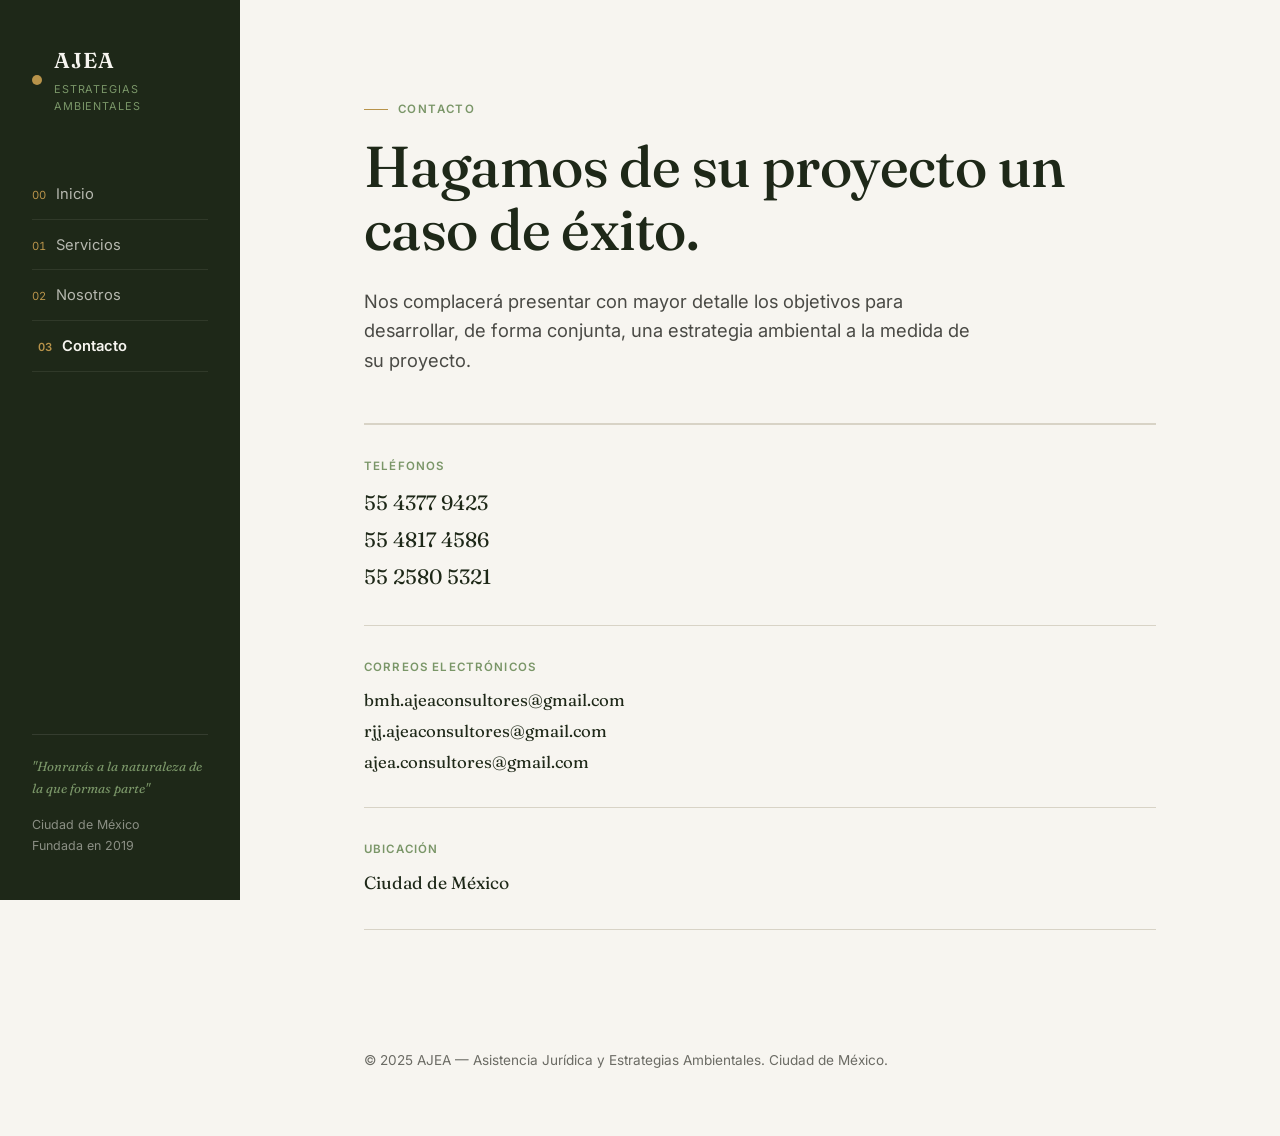
==== contacto.html @ b837e3bc "Carga Inicial Prototipo Inicial" ====
<!DOCTYPE html>
<html lang="es">
<head>
<meta charset="UTF-8">
<meta name="viewport" content="width=device-width, initial-scale=1.0">
<title>Contacto — AJEA</title>
<link rel="stylesheet" href="styles.css?v=2">
</head>
<body>

<div class="shell">
  <nav class="sidenav" id="sidenav">
    <div>
      <div class="mobile-bar">
        <div class="brand-mark">
          <span class="dot"></span>
          <div><span class="name">AJEA</span><span class="sub">Estrategias Ambientales</span></div>
        </div>
        <button class="menu-btn" onclick="document.getElementById('sidenav').classList.toggle('open')">Menú</button>
      </div>
      <div class="nav-links">
        <a href="index.html"><span class="idx">00</span> Inicio</a>
        <a href="servicios.html"><span class="idx">01</span> Servicios</a>
        <a href="nosotros.html"><span class="idx">02</span> Nosotros</a>
        <a href="contacto.html" class="active"><span class="idx">03</span> Contacto</a>
      </div>
    </div>
    <div class="sidenav-footer">
      <span class="motto">"Honrarás a la naturaleza de la que formas parte"</span>
      Ciudad de México<br>Fundada en 2019
    </div>
  </nav>

  <main class="main">
    <div class="container">

      <section class="hero" style="padding:100px 0 40px;">
        <div class="eyebrow">Contacto</div>
        <h1 style="max-width:20ch;">Hagamos de su proyecto un caso de éxito.</h1>
        <p class="lead">Nos complacerá presentar con mayor detalle los objetivos para desarrollar, de forma conjunta, una estrategia ambiental a la medida de su proyecto.</p>
      </section>

      <section class="section" style="border-bottom:none;padding-top:0;">

        <div class="contact-block">
          <div class="label">Teléfonos</div>
          <div class="value">55 4377 9423</div>
          <div class="value">55 4817 4586</div>
          <div class="value">55 2580 5321</div>
        </div>

        <div class="contact-block">
          <div class="label">Correos electrónicos</div>
          <div class="value" style="font-size:1.05rem;">bmh.ajeaconsultores@gmail.com</div>
          <div class="value" style="font-size:1.05rem;">rjj.ajeaconsultores@gmail.com</div>
          <div class="value" style="font-size:1.05rem;">ajea.consultores@gmail.com</div>
        </div>

        <div class="contact-block">
          <div class="label">Ubicación</div>
          <div class="value" style="font-size:1.1rem;">Ciudad de México</div>
        </div>

      </section>

      <footer class="page-footer">
        © 2025 AJEA — Asistencia Jurídica y Estrategias Ambientales. Ciudad de México.
      </footer>

    </div>
  </main>
</div>

</body>
</html>
---- styles.css ----
@import url('https://fonts.googleapis.com/css2?family=Fraunces:opsz,wght@9..144,300;9..144,400;9..144,500;9..144,600;9..144,700&family=Inter:wght@400;500;600&display=swap');

:root{
  --forest:#2C3B23;
  --forest-deep:#1E2818;
  --ivory:#F7F5F0;
  --sage:#7A9668;
  --sage-light:#E4E9DD;
  --charcoal:#2A2A28;
  --ochre:#B8934A;
  --line:#D8D3C6;
  --max-w:1200px;
}

*{margin:0;padding:0;box-sizing:border-box;}
html{scroll-behavior:smooth;}
body{
  background:var(--ivory);
  color:var(--charcoal);
  font-family:'Inter',sans-serif;
  font-size:16px;
  line-height:1.6;
}

@media (prefers-reduced-motion: reduce){
  *{animation-duration:0.01ms !important; transition-duration:0.01ms !important;}
}

h1,h2,h3,h4{
  font-family:'Fraunces',serif;
  font-weight:500;
  letter-spacing:-0.01em;
  color:var(--forest-deep);
}

a{color:inherit;text-decoration:none;}
img{max-width:100%;display:block;}

/* ===== LAYOUT SHELL ===== */
.shell{
  display:grid;
  grid-template-columns:240px 1fr;
  min-height:100vh;
}

.sidenav{
  background:var(--forest-deep);
  color:var(--ivory);
  padding:44px 32px;
  position:sticky;
  top:0;
  height:100vh;
  display:flex;
  flex-direction:column;
  justify-content:space-between;
}

.brand-mark{
  display:flex;
  align-items:center;
  gap:12px;
  margin-bottom:56px;
}
.brand-mark .dot{
  width:10px;height:10px;border-radius:50%;
  background:var(--ochre);
  flex-shrink:0;
}
.brand-mark .name{
  font-family:'Fraunces',serif;
  font-size:1.35rem;
  font-weight:600;
  letter-spacing:0.04em;
}
.brand-mark .sub{
  font-size:0.68rem;
  letter-spacing:0.08em;
  text-transform:uppercase;
  color:var(--sage);
  display:block;
  margin-top:2px;
}

.nav-links{display:flex;flex-direction:column;gap:2px;}
.nav-links a{
  font-size:0.92rem;
  padding:12px 0;
  border-bottom:1px solid rgba(247,245,240,0.08);
  color:rgba(247,245,240,0.7);
  display:flex;
  align-items:baseline;
  gap:10px;
  transition:color 0.2s ease, padding-left 0.2s ease;
}
.nav-links a .idx{
  font-size:0.7rem;
  color:var(--ochre);
  font-variant-numeric:tabular-nums;
}
.nav-links a:hover, .nav-links a.active{
  color:var(--ivory);
  padding-left:6px;
}
.nav-links a.active{font-weight:600;}

.sidenav-footer{
  font-size:0.78rem;
  color:rgba(247,245,240,0.5);
  border-top:1px solid rgba(247,245,240,0.1);
  padding-top:20px;
  line-height:1.7;
}
.sidenav-footer .motto{
  font-family:'Fraunces',serif;
  font-style:italic;
  color:var(--sage);
  font-size:0.82rem;
  margin-bottom:14px;
  display:block;
}

.main{
  padding:0;
  max-width:100%;
  overflow-x:hidden;
}

.container{
  max-width:920px;
  padding:0 64px;
  margin:0 auto;
}

/* ===== MOBILE NAV TOGGLE ===== */
.mobile-bar{
  display:flex;
  justify-content:space-between;
  align-items:center;
  margin-bottom:56px;
}
.mobile-bar .brand-mark{margin-bottom:0;}
.menu-btn{display:none;}

@media (max-width: 900px){
  .shell{grid-template-columns:1fr;}
  .sidenav{
    position:relative;
    height:auto;
    padding:24px 24px 20px;
  }
  .mobile-bar{margin-bottom:0;}
  .menu-btn{display:inline-block;}
  .nav-links, .sidenav-footer{
    display:none;
  }
  .sidenav.open .nav-links,
  .sidenav.open .sidenav-footer{
    display:flex;
  }
  .sidenav.open .nav-links{margin-top:28px;}
  .sidenav.open .sidenav-footer{margin-top:20px;display:block;}
  .menu-btn{
    background:none;border:1px solid rgba(247,245,240,0.3);
    color:var(--ivory);padding:8px 14px;border-radius:2px;
    font-family:'Inter';font-size:0.8rem;cursor:pointer;
  }
  .container{padding:0 24px;}
}

/* ===== COMMON SECTION STYLES ===== */
.eyebrow{
  font-size:0.72rem;
  letter-spacing:0.12em;
  text-transform:uppercase;
  color:var(--sage);
  font-weight:600;
  display:flex;
  align-items:center;
  gap:10px;
}
.eyebrow::before{
  content:'';
  width:24px;height:1px;
  background:var(--ochre);
  display:inline-block;
}

.hero{
  padding:120px 0 80px;
  border-bottom:1px solid var(--line);
}
.hero h1{
  font-size:clamp(2.4rem, 5vw, 3.6rem);
  line-height:1.08;
  margin:18px 0 26px;
  max-width:15ch;
}
.hero .lead{
  font-size:1.15rem;
  color:#4a4a45;
  max-width:52ch;
  margin-bottom:8px;
}

.section{
  padding:72px 0;
  border-bottom:1px solid var(--line);
}
.section:last-of-type{border-bottom:none;}

.section-head{margin-bottom:44px;}
.section-head h2{
  font-size:2rem;
  margin-top:14px;
}

.btn{
  display:inline-flex;
  align-items:center;
  gap:10px;
  background:var(--forest-deep);
  color:var(--ivory);
  padding:14px 28px;
  font-size:0.88rem;
  font-weight:500;
  border-radius:2px;
  transition:background 0.2s ease, transform 0.2s ease;
  border:1px solid var(--forest-deep);
}
.btn:hover{background:var(--forest);transform:translateY(-1px);}
.btn.outline{
  background:transparent;
  color:var(--forest-deep);
  border:1px solid var(--forest-deep);
}
.btn.outline:hover{background:var(--forest-deep);color:var(--ivory);}

.grid-2{
  display:grid;
  grid-template-columns:1fr 1fr;
  gap:40px;
}
@media (max-width:700px){.grid-2{grid-template-columns:1fr;}}

/* article/clause numbering (signature element) */
.article{
  border-top:1px solid var(--line);
  padding:36px 0;
  display:grid;
  grid-template-columns:100px 1fr;
  gap:28px;
}
.article:last-child{border-bottom:1px solid var(--line);}
.article .num{
  font-family:'Fraunces',serif;
  font-size:0.95rem;
  color:var(--ochre);
  font-weight:600;
  letter-spacing:0.02em;
  padding-top:2px;
}
.article .num span{
  display:block;
  font-family:'Inter';
  font-size:0.65rem;
  color:#9a968a;
  text-transform:uppercase;
  letter-spacing:0.1em;
  margin-top:4px;
}
.article h3{font-size:1.25rem;margin-bottom:14px;}
.article ul{list-style:none;}
.article li{
  padding:8px 0 8px 20px;
  position:relative;
  font-size:0.95rem;
  color:#3d3d38;
  border-top:1px solid #ECE8DC;
}
.article li:first-child{border-top:none;}
.article li::before{
  content:'§';
  position:absolute;
  left:0;
  color:var(--sage);
  font-weight:600;
}

@media (max-width:700px){
  .article{grid-template-columns:1fr;gap:10px;}
}

/* value/pillar cards */
.pillars{
  display:grid;
  grid-template-columns:repeat(4,1fr);
  gap:1px;
  background:var(--line);
  border:1px solid var(--line);
}
.pillar{
  background:var(--ivory);
  padding:32px 24px;
}
.pillar .mk{
  font-family:'Fraunces',serif;
  font-size:1.6rem;
  color:var(--sage);
  margin-bottom:12px;
}
.pillar h4{font-size:1rem;margin-bottom:8px;}
.pillar p{font-size:0.88rem;color:#5c5c56;}
@media (max-width:900px){.pillars{grid-template-columns:1fr 1fr;}}
@media (max-width:500px){.pillars{grid-template-columns:1fr;}}

/* team card */
.person{
  border-top:1px solid var(--line);
  padding:36px 0;
  display:grid;
  grid-template-columns:140px 1fr;
  gap:28px;
}
.person:last-child{border-bottom:1px solid var(--line);}
.person .badge{
  width:64px;height:64px;
  border-radius:50%;
  background:var(--sage-light);
  color:var(--forest-deep);
  display:flex;align-items:center;justify-content:center;
  font-family:'Fraunces',serif;
  font-size:1.3rem;
  font-weight:600;
}
.person h3{font-size:1.2rem;margin-bottom:4px;}
.person .role{
  font-size:0.82rem;
  color:var(--sage);
  text-transform:uppercase;
  letter-spacing:0.06em;
  margin-bottom:14px;
  font-weight:600;
}
.person p{font-size:0.94rem;color:#3d3d38;}
@media (max-width:700px){.person{grid-template-columns:1fr;}}

/* footer */
.page-footer{
  padding:48px 0 64px;
  font-size:0.85rem;
  color:#6b6b64;
}
.page-footer a{color:var(--forest);text-decoration:underline;text-underline-offset:3px;}

.stamp{
  display:inline-block;
  border:1px solid var(--ochre);
  color:var(--ochre);
  font-size:0.7rem;
  letter-spacing:0.08em;
  text-transform:uppercase;
  padding:6px 14px;
  border-radius:2px;
  margin-bottom:20px;
}

/* contact page specific */
.contact-block{
  padding:32px 0;
  border-top:1px solid var(--line);
}
.contact-block:last-child{border-bottom:1px solid var(--line);}
.contact-block .label{
  font-size:0.72rem;
  text-transform:uppercase;
  letter-spacing:0.1em;
  color:var(--sage);
  font-weight:600;
  margin-bottom:10px;
}
.contact-block .value{
  font-family:'Fraunces',serif;
  font-size:1.3rem;
  color:var(--forest-deep);
}
.contact-block .value + .value{margin-top:4px;}
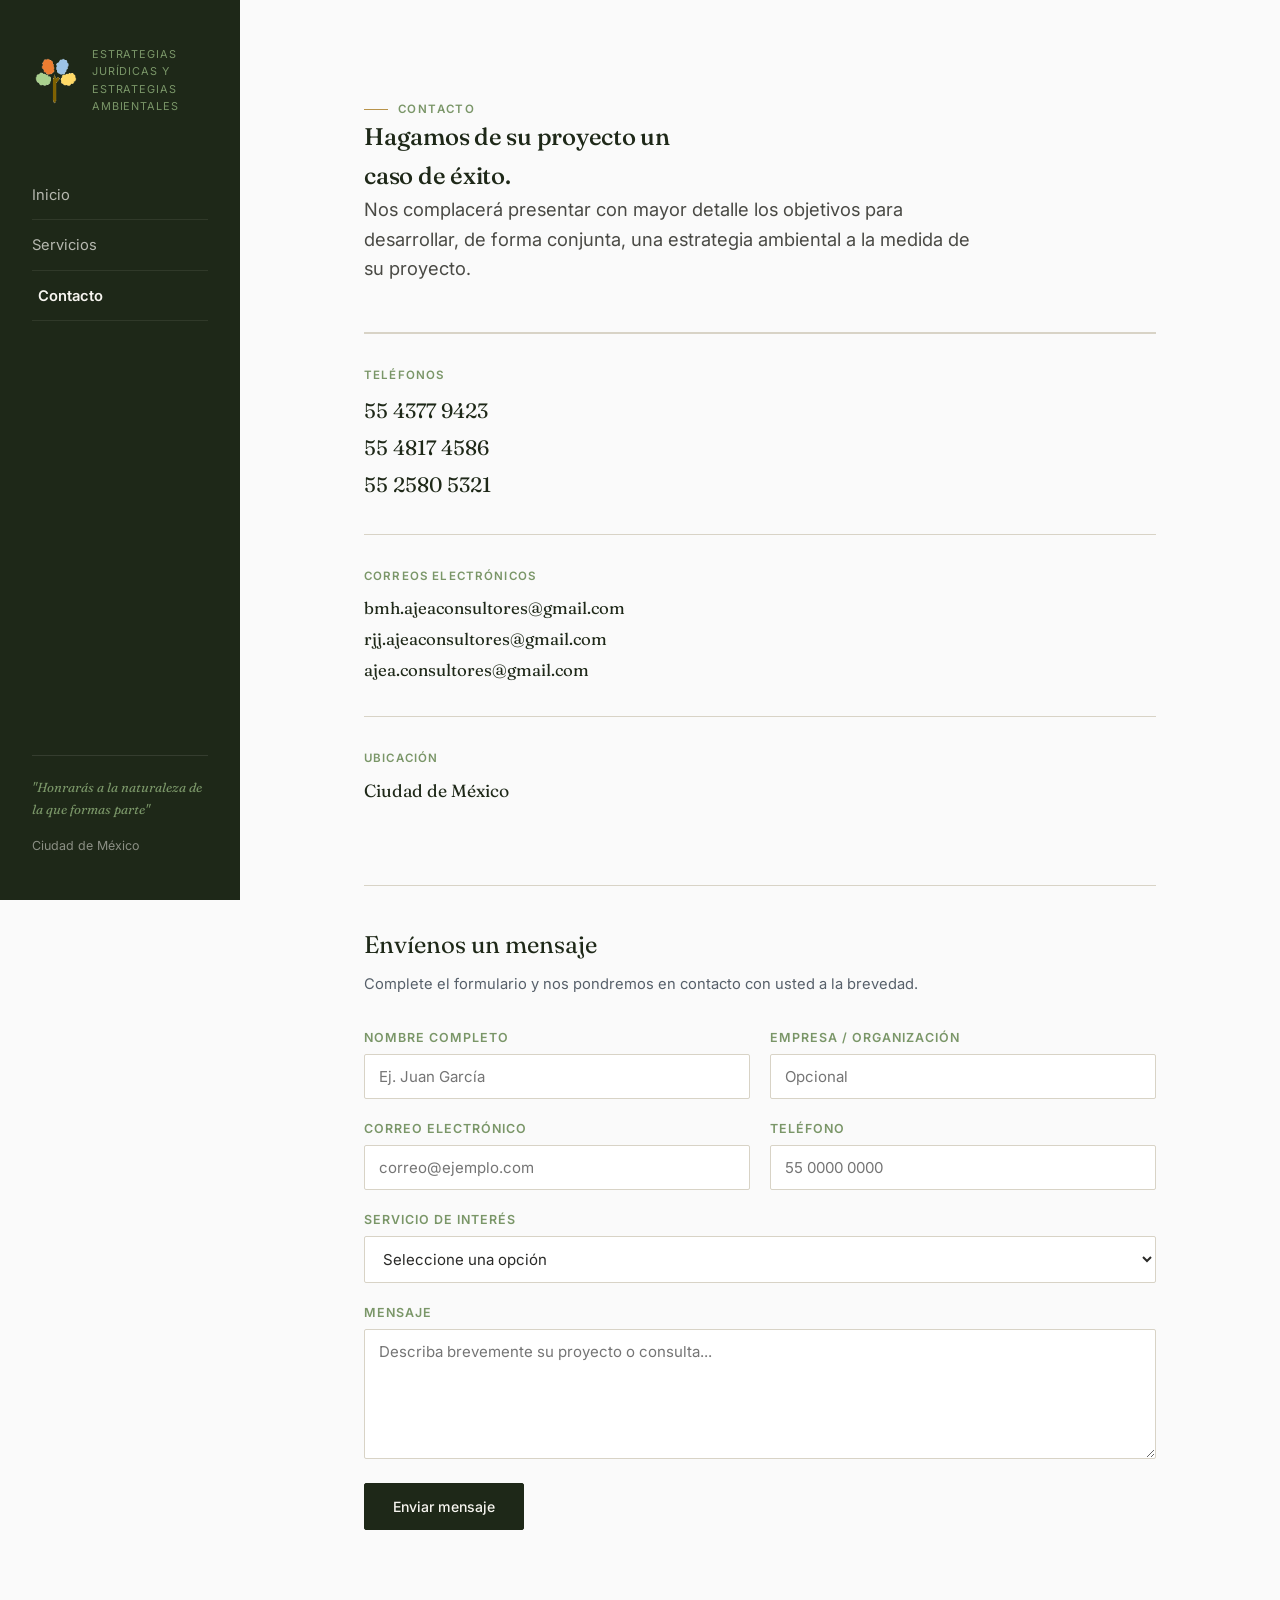
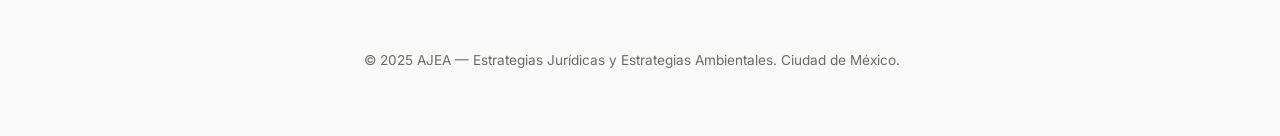
==== commit 99d4a030: "Revision 1" ====
--- a/contacto.html
+++ b/contacto.html
@@ -4,7 +4,8 @@
 <meta charset="UTF-8">
 <meta name="viewport" content="width=device-width, initial-scale=1.0">
 <title>Contacto — AJEA</title>
-<link rel="stylesheet" href="styles.css?v=2">
+<link rel="icon" type="image/png" href="logoAJEA.png">
+<link rel="stylesheet" href="styles.css?v=3">
 </head>
 <body>
 
@@ -13,21 +14,22 @@
     <div>
       <div class="mobile-bar">
         <div class="brand-mark">
-          <span class="dot"></span>
-          <div><span class="name">AJEA</span><span class="sub">Estrategias Ambientales</span></div>
+          <img src="logoAJEA.png" alt="AJEA" class="logo-img">
+          <div>
+            <span class="sub">Estrategias Jurídicas y Estrategias Ambientales</span>
+          </div>
         </div>
         <button class="menu-btn" onclick="document.getElementById('sidenav').classList.toggle('open')">Menú</button>
       </div>
       <div class="nav-links">
-        <a href="index.html"><span class="idx">00</span> Inicio</a>
-        <a href="servicios.html"><span class="idx">01</span> Servicios</a>
-        <a href="nosotros.html"><span class="idx">02</span> Nosotros</a>
-        <a href="contacto.html" class="active"><span class="idx">03</span> Contacto</a>
+        <a href="index.html">Inicio</a>
+        <a href="servicios.html">Servicios</a>
+        <a href="contacto.html" class="active">Contacto</a>
       </div>
     </div>
     <div class="sidenav-footer">
       <span class="motto">"Honrarás a la naturaleza de la que formas parte"</span>
-      Ciudad de México<br>Fundada en 2019
+      Ciudad de México
     </div>
   </nav>
 
@@ -61,10 +63,71 @@
           <div class="value" style="font-size:1.1rem;">Ciudad de México</div>
         </div>
 
+        <!-- Formulario de contacto -->
+        <div class="contact-form">
+          <p class="form-title">Envíenos un mensaje</p>
+          <p class="form-subtitle">Complete el formulario y nos pondremos en contacto con usted a la brevedad.</p>
+
+          <form action="https://formspree.io/f/ajea.consultores@gmail.com" method="POST" novalidate>
+
+            <div class="form-row">
+              <div class="form-group">
+                <label for="nombre">Nombre completo</label>
+                <input type="text" id="nombre" name="nombre" placeholder="Ej. Juan García" required>
+              </div>
+              <div class="form-group">
+                <label for="empresa">Empresa / Organización</label>
+                <input type="text" id="empresa" name="empresa" placeholder="Opcional">
+              </div>
+            </div>
+
+            <div class="form-row">
+              <div class="form-group">
+                <label for="email">Correo electrónico</label>
+                <input type="email" id="email" name="email" placeholder="correo@ejemplo.com" required>
+              </div>
+              <div class="form-group">
+                <label for="telefono">Teléfono</label>
+                <input type="tel" id="telefono" name="telefono" placeholder="55 0000 0000">
+              </div>
+            </div>
+
+            <div class="form-row">
+              <div class="form-group full">
+                <label for="servicio">Servicio de interés</label>
+                <select id="servicio" name="servicio">
+                  <option value="" disabled selected>Seleccione una opción</option>
+                  <option value="impacto-ambiental">Elaboración de estudios de Impacto Ambiental y Riesgo</option>
+                  <option value="supervision">Supervisión de cumplimiento de condicionantes</option>
+                  <option value="residuos">Trámites en materia de Residuos</option>
+                  <option value="informacion">Información Ambiental</option>
+                  <option value="mau">Manifestación Ambiental Única</option>
+                  <option value="procedimientos">Seguimiento a procedimientos administrativos</option>
+                  <option value="hidrica">Gestión de autorizaciones en materia hídrica</option>
+                  <option value="urbana">Gestión de documentos en materia Urbana</option>
+                  <option value="otro">Otro / Consulta general</option>
+                </select>
+              </div>
+            </div>
+
+            <div class="form-row">
+              <div class="form-group full">
+                <label for="mensaje">Mensaje</label>
+                <textarea id="mensaje" name="mensaje" placeholder="Describa brevemente su proyecto o consulta..." required></textarea>
+              </div>
+            </div>
+
+            <div class="form-submit">
+              <button type="submit" class="btn">Enviar mensaje</button>
+            </div>
+
+          </form>
+        </div>
+
       </section>
 
       <footer class="page-footer">
-        © 2025 AJEA — Asistencia Jurídica y Estrategias Ambientales. Ciudad de México.
+        © 2025 AJEA — Estrategias Jurídicas y Estrategias Ambientales. Ciudad de México.
       </footer>
 
     </div>
--- a/styles.css
+++ b/styles.css
@@ -15,7 +15,7 @@
 *{margin:0;padding:0;box-sizing:border-box;}
 html{scroll-behavior:smooth;}
 body{
-  background:var(--ivory);
+  background:#FAFAFA;
   color:var(--charcoal);
   font-family:'Inter',sans-serif;
   font-size:16px;
@@ -61,16 +61,11 @@
   gap:12px;
   margin-bottom:56px;
 }
-.brand-mark .dot{
-  width:10px;height:10px;border-radius:50%;
-  background:var(--ochre);
+.logo-img{
+  width:48px;
+  height:48px;
+  object-fit:contain;
   flex-shrink:0;
-}
-.brand-mark .name{
-  font-family:'Fraunces',serif;
-  font-size:1.35rem;
-  font-weight:600;
-  letter-spacing:0.04em;
 }
 .brand-mark .sub{
   font-size:0.68rem;
@@ -91,11 +86,6 @@
   align-items:baseline;
   gap:10px;
   transition:color 0.2s ease, padding-left 0.2s ease;
-}
-.nav-links a .idx{
-  font-size:0.7rem;
-  color:var(--ochre);
-  font-variant-numeric:tabular-nums;
 }
 .nav-links a:hover, .nav-links a.active{
   color:var(--ivory);
@@ -186,15 +176,48 @@
 }
 
 .hero{
-  padding:120px 0 80px;
+  padding:100px 0 80px;
   border-bottom:1px solid var(--line);
 }
-.hero h1{
-  font-size:clamp(2.4rem, 5vw, 3.6rem);
-  line-height:1.08;
-  margin:18px 0 26px;
-  max-width:15ch;
-}
+
+/* hero brand block */
+.hero-brand{
+  display:flex;
+  align-items:center;
+  gap:24px;
+  margin-bottom:12px;
+}
+.hero-logo{
+  width:96px;
+  height:96px;
+  object-fit:contain;
+  flex-shrink:0;
+}
+.hero-brand-text{
+  display:flex;
+  flex-direction:column;
+  gap:6px;
+}
+.hero-brand-name{
+  font-family:'Fraunces',serif;
+  font-size:clamp(2.8rem, 6vw, 4.2rem);
+  font-weight:600;
+  line-height:1;
+  color:var(--forest-deep);
+  letter-spacing:0.04em;
+}
+.hero-brand-full{
+  font-size:clamp(0.85rem, 1.5vw, 1.05rem);
+  color:var(--sage);
+  text-transform:uppercase;
+  letter-spacing:0.1em;
+  font-weight:600;
+}
+@media (max-width:600px){
+  .hero-brand{flex-direction:column;align-items:flex-start;gap:16px;}
+  .hero-logo{width:72px;height:72px;}
+}
+
 .hero .lead{
   font-size:1.15rem;
   color:#4a4a45;
@@ -226,6 +249,9 @@
   border-radius:2px;
   transition:background 0.2s ease, transform 0.2s ease;
   border:1px solid var(--forest-deep);
+  cursor:pointer;
+  font-family:'Inter',sans-serif;
+  letter-spacing:normal;
 }
 .btn:hover{background:var(--forest);transform:translateY(-1px);}
 .btn.outline{
@@ -246,10 +272,8 @@
 .article{
   border-top:1px solid var(--line);
   padding:36px 0;
-  display:grid;
-  grid-template-columns:100px 1fr;
-  gap:28px;
-}
+}
+.article:first-child{border-top:none;}
 .article:last-child{border-bottom:1px solid var(--line);}
 .article .num{
   font-family:'Fraunces',serif;
@@ -286,9 +310,6 @@
   font-weight:600;
 }
 
-@media (max-width:700px){
-  .article{grid-template-columns:1fr;gap:10px;}
-}
 
 /* value/pillar cards */
 .pillars{
@@ -299,7 +320,7 @@
   border:1px solid var(--line);
 }
 .pillar{
-  background:var(--ivory);
+  background:#ffffff;
   padding:32px 24px;
 }
 .pillar .mk{
@@ -384,3 +405,68 @@
   color:var(--forest-deep);
 }
 .contact-block .value + .value{margin-top:4px;}
+
+/* contact form */
+.contact-form{
+  margin-top:48px;
+  border-top:1px solid var(--line);
+  padding-top:40px;
+}
+.contact-form .form-title{
+  font-family:'Fraunces',serif;
+  font-size:1.5rem;
+  color:var(--forest-deep);
+  margin-bottom:8px;
+}
+.contact-form .form-subtitle{
+  font-size:0.92rem;
+  color:#57606a;
+  margin-bottom:32px;
+}
+.form-row{
+  display:grid;
+  grid-template-columns:1fr 1fr;
+  gap:20px;
+  margin-bottom:20px;
+}
+@media (max-width:600px){.form-row{grid-template-columns:1fr;}}
+.form-group{
+  display:flex;
+  flex-direction:column;
+  gap:6px;
+}
+.form-group.full{
+  grid-column:1/-1;
+}
+.form-group label{
+  font-size:0.78rem;
+  text-transform:uppercase;
+  letter-spacing:0.08em;
+  color:var(--sage);
+  font-weight:600;
+}
+.form-group input,
+.form-group select,
+.form-group textarea{
+  padding:12px 14px;
+  border:1px solid var(--line);
+  border-radius:2px;
+  font-family:'Inter',sans-serif;
+  font-size:0.94rem;
+  color:var(--charcoal);
+  background:#ffffff;
+  outline:none;
+  transition:border-color 0.2s ease;
+}
+.form-group input:focus,
+.form-group select:focus,
+.form-group textarea:focus{
+  border-color:var(--sage);
+}
+.form-group textarea{
+  resize:vertical;
+  min-height:130px;
+}
+.form-submit{
+  margin-top:24px;
+}
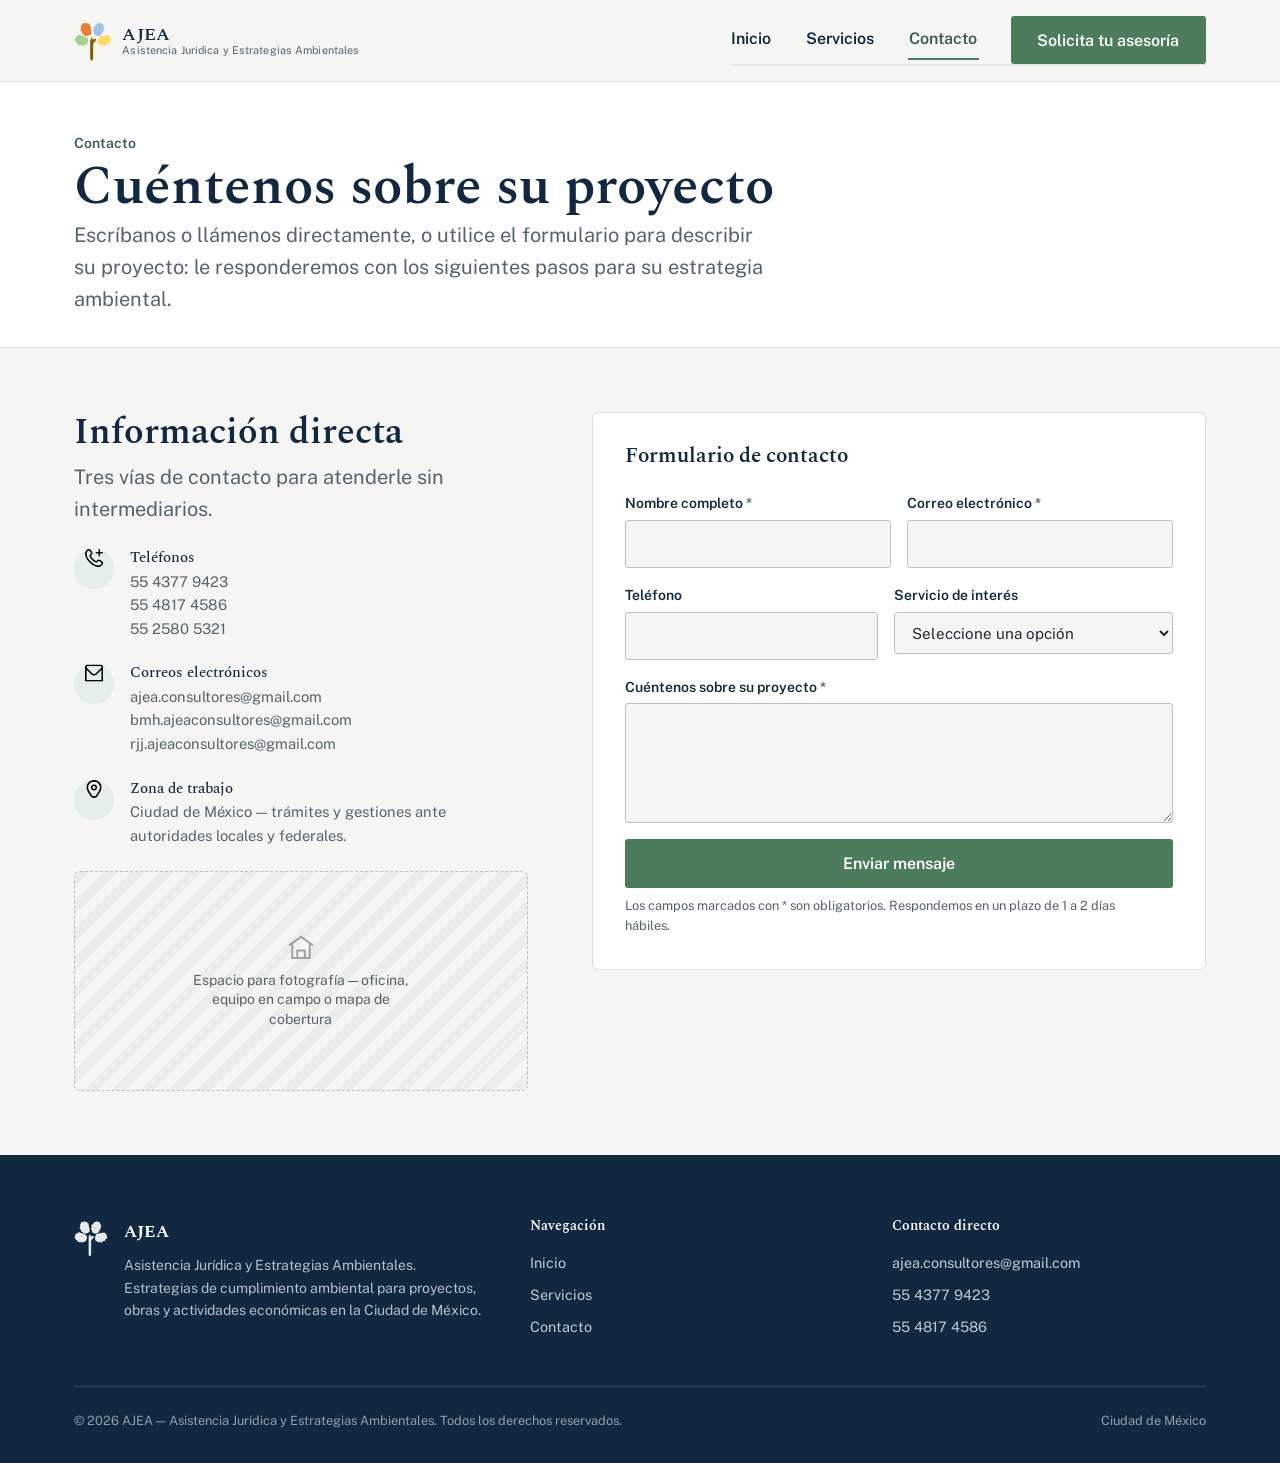
==== commit cec90406: "Implementacion de cambios en la pagina web de AJEA, incluyendo actualizacion de imagenes, videos y d" ====
--- a/contacto.html
+++ b/contacto.html
@@ -1,138 +1,237 @@
 <!DOCTYPE html>
 <html lang="es">
 <head>
-<meta charset="UTF-8">
-<meta name="viewport" content="width=device-width, initial-scale=1.0">
-<title>Contacto — AJEA</title>
-<link rel="icon" type="image/png" href="logoAJEA.png">
-<link rel="stylesheet" href="styles.css?v=3">
+  <meta charset="UTF-8" />
+  <meta name="viewport" content="width=device-width, initial-scale=1.0" />
+  <title>Contacto — AJEA | Asistencia Jurídica y Estrategias Ambientales</title>
+  <meta
+    name="description"
+    content="Contacta a AJEA para tu proyecto ambiental en la Ciudad de México: teléfonos, correos y formulario de contacto directo."
+  />
+  <link rel="icon" type="image/png" href="assets/img/logoAJEA.png" />
+  <meta property="og:title" content="Contacto — AJEA" />
+  <meta property="og:description" content="Escríbenos o llámanos para platicar sobre la estrategia ambiental de tu proyecto." />
+  <meta property="og:type" content="website" />
+  <meta property="og:image" content="assets/img/logoAJEA.png" />
+  <link rel="preconnect" href="https://fonts.googleapis.com" />
+  <link rel="preconnect" href="https://fonts.gstatic.com" crossorigin />
+  <link
+    href="https://fonts.googleapis.com/css2?family=Public+Sans:wght@400;500;600;700&family=Spectral:ital,wght@0,400;0,500;0,600;1,400&display=swap"
+    rel="stylesheet"
+  />
+  <link rel="stylesheet" href="css/styles.css" />
 </head>
 <body>
-
-<div class="shell">
-  <nav class="sidenav" id="sidenav">
-    <div>
-      <div class="mobile-bar">
-        <div class="brand-mark">
-          <img src="logoAJEA.png" alt="AJEA" class="logo-img">
-          <div>
-            <span class="sub">Estrategias Jurídicas y Estrategias Ambientales</span>
-          </div>
-        </div>
-        <button class="menu-btn" onclick="document.getElementById('sidenav').classList.toggle('open')">Menú</button>
-      </div>
-      <div class="nav-links">
-        <a href="index.html">Inicio</a>
-        <a href="servicios.html">Servicios</a>
-        <a href="contacto.html" class="active">Contacto</a>
-      </div>
+  <a class="skip-link" href="#main">Saltar al contenido principal</a>
+
+  <header class="site-header">
+    <div class="container site-header__inner">
+      <a href="index.html" class="logo">
+        <img
+          class="logo__img"
+          src="assets/img/logoAJEA.png"
+          alt="AJEA — Asistencia Jurídica y Estrategias Ambientales"
+          width="125"
+          height="140"
+        />
+        <span class="logo__text">
+          <span class="logo__title">AJEA</span>
+          <span class="logo__subtitle">Asistencia Jurídica y Estrategias Ambientales</span>
+        </span>
+      </a>
+
+      <button class="nav__toggle" aria-expanded="false" aria-controls="nav-menu" aria-label="Abrir menú de navegación">
+        <span class="nav__toggle-bar"></span>
+        <span class="nav__toggle-bar"></span>
+        <span class="nav__toggle-bar"></span>
+      </button>
+
+      <nav class="nav" id="nav-menu" aria-label="Navegación principal">
+        <ul class="nav__list">
+          <li><a class="nav__link" href="index.html">Inicio</a></li>
+          <li><a class="nav__link" href="servicios.html">Servicios</a></li>
+          <li><a class="nav__link" href="contacto.html">Contacto</a></li>
+          <li class="nav__cta"><a class="btn btn--accent btn--block" href="contacto.html">Solicita tu asesoría</a></li>
+        </ul>
+      </nav>
     </div>
-    <div class="sidenav-footer">
-      <span class="motto">"Honrarás a la naturaleza de la que formas parte"</span>
-      Ciudad de México
+  </header>
+
+  <main id="main">
+    <!-- ========================= ENCABEZADO ========================= -->
+    <section class="page-header">
+      <div class="container">
+        <span class="page-header__eyebrow">Contacto</span>
+        <h1>Cuéntenos sobre su proyecto</h1>
+        <p class="lead">
+          Escríbanos o llámenos directamente, o utilice el formulario para describir su proyecto: le
+          responderemos con los siguientes pasos para su estrategia ambiental.
+        </p>
+      </div>
+    </section>
+
+    <!-- =========================== CONTACTO ============================ -->
+    <section class="section">
+      <div class="container contact-grid">
+
+        <!-- Información directa -->
+        <div class="reveal">
+          <h2>Información directa</h2>
+          <p class="lead" style="margin-top: var(--sp-1);">Tres vías de contacto para atenderle sin intermediarios.</p>
+
+          <div class="contact-info__list">
+            <div class="contact-info__item">
+              <span class="contact-info__icon" aria-hidden="true">
+                <img src="assets/img/ic_phone.png" alt="" width="18" height="18" loading="lazy" />
+              </span>
+              <div>
+                <h3>Teléfonos</h3>
+                <a href="tel:+525243779423">55 4377 9423</a>
+                <a href="tel:+525248174586">55 4817 4586</a>
+                <a href="tel:+525225805321">55 2580 5321</a>
+              </div>
+            </div>
+
+            <div class="contact-info__item">
+              <span class="contact-info__icon" aria-hidden="true">
+                <img src="assets/img/ic_mail.png" alt="" width="18" height="18" loading="lazy" />
+              </span>
+              <div>
+                <h3>Correos electrónicos</h3>
+                <a href="mailto:ajea.consultores@gmail.com">ajea.consultores@gmail.com</a>
+                <a href="mailto:bmh.ajeaconsultores@gmail.com">bmh.ajeaconsultores@gmail.com</a>
+                <a href="mailto:rjj.ajeaconsultores@gmail.com">rjj.ajeaconsultores@gmail.com</a>
+              </div>
+            </div>
+
+            <div class="contact-info__item">
+              <span class="contact-info__icon" aria-hidden="true">
+                <img src="assets/img/ic_loc.png" alt="" width="18" height="18" loading="lazy" />
+              </span>
+              <div>
+                <h3>Zona de trabajo</h3>
+                <span>Ciudad de México — trámites y gestiones ante autoridades locales y federales.</span>
+              </div>
+            </div>
+          </div>
+
+          <div class="img-placeholder img-placeholder--wide" style="margin-top: var(--sp-3);">
+            <svg viewBox="0 0 24 24" fill="none" stroke="currentColor" stroke-width="1.6" stroke-linecap="round" stroke-linejoin="round" aria-hidden="true">
+              <path d="M3 9.5 12 3l9 6.5"/>
+              <path d="M5 9v11h14V9"/>
+              <path d="M9 20v-6h6v6"/>
+            </svg>
+            <span>Espacio para fotografía — oficina, equipo en campo o mapa de cobertura</span>
+          </div>
+        </div>
+
+        <!-- Formulario -->
+        <div class="reveal">
+          <!--
+            Formspree conectado: https://formspree.io/f/xbdnzvey
+            El primer envío real (no de prueba) llega como un correo de
+            confirmación de Formspree — hay que abrirlo y confirmar la
+            dirección para que el formulario quede activado.
+          -->
+          <form
+            id="contact-form"
+            class="contact-form"
+            action="https://formspree.io/f/xbdnzvey"
+            method="POST"
+            novalidate
+          >
+            <h2 style="font-size: 1.3rem; margin-bottom: var(--sp-3);">Formulario de contacto</h2>
+
+            <input type="hidden" name="_subject" value="Nuevo mensaje desde el sitio web de AJEA" />
+
+            <div class="form-row form-row--2">
+              <div class="form-field">
+                <label class="form-label" for="nombre">Nombre completo <span class="req">*</span></label>
+                <input class="form-input" type="text" id="nombre" name="nombre" autocomplete="name" required />
+              </div>
+              <div class="form-field">
+                <label class="form-label" for="correo">Correo electrónico <span class="req">*</span></label>
+                <input class="form-input" type="email" id="correo" name="correo" autocomplete="email" required />
+              </div>
+            </div>
+
+            <div class="form-row form-row--2">
+              <div class="form-field">
+                <label class="form-label" for="telefono">Teléfono</label>
+                <input class="form-input" type="tel" id="telefono" name="telefono" autocomplete="tel" />
+              </div>
+              <div class="form-field">
+                <label class="form-label" for="servicio">Servicio de interés</label>
+                <select class="form-select" id="servicio" name="servicio">
+                  <option value="">Seleccione una opción</option>
+                  <option value="Impacto ambiental y riesgo">Impacto ambiental y riesgo</option>
+                  <option value="Supervisión de condicionantes">Supervisión de condicionantes</option>
+                  <option value="Trámites en materia de residuos">Trámites en materia de residuos</option>
+                  <option value="Información ambiental">Información ambiental</option>
+                  <option value="Arbolado y áreas verdes">Arbolado y áreas verdes</option>
+                  <option value="Manifestación Ambiental Única">Manifestación Ambiental Única</option>
+                  <option value="Procedimientos administrativos">Procedimientos administrativos</option>
+                  <option value="Otro">Otro</option>
+                </select>
+              </div>
+            </div>
+
+            <div class="form-row">
+              <div class="form-field">
+                <label class="form-label" for="mensaje">Cuéntenos sobre su proyecto <span class="req">*</span></label>
+                <textarea class="form-textarea" id="mensaje" name="mensaje" required></textarea>
+              </div>
+            </div>
+
+            <button class="btn btn--accent btn--block" type="submit">Enviar mensaje</button>
+            <p class="form-note">Los campos marcados con * son obligatorios. Respondemos en un plazo de 1 a 2 días hábiles.</p>
+            <div id="form-status" class="form-status" aria-live="polite"></div>
+          </form>
+        </div>
+      </div>
+    </section>
+  </main>
+
+  <footer class="site-footer">
+    <div class="container">
+      <div class="footer__grid">
+        <div class="footer__brand">
+          <img src="assets/img/logoAJEA.png" alt="" width="34" height="38" loading="lazy" />
+          <div class="footer__brand-text">
+            <strong>AJEA</strong>
+            <p>
+              Asistencia Jurídica y Estrategias Ambientales. Estrategias de cumplimiento ambiental para proyectos,
+              obras y actividades económicas en la Ciudad de México.
+            </p>
+          </div>
+        </div>
+
+        <div>
+          <h3 class="footer__heading">Navegación</h3>
+          <nav class="footer__list" aria-label="Enlaces del pie de página">
+            <a href="index.html">Inicio</a>
+            <a href="servicios.html">Servicios</a>
+            <a href="contacto.html">Contacto</a>
+          </nav>
+        </div>
+
+        <div>
+          <h3 class="footer__heading">Contacto directo</h3>
+          <div class="footer__list">
+            <a href="mailto:ajea.consultores@gmail.com">ajea.consultores@gmail.com</a>
+            <a href="tel:+525243779423">55 4377 9423</a>
+            <a href="tel:+525248174586">55 4817 4586</a>
+          </div>
+        </div>
+      </div>
+
+      <div class="footer__bottom">
+        <span>© 2026 AJEA — Asistencia Jurídica y Estrategias Ambientales. Todos los derechos reservados.</span>
+        <span>Ciudad de México</span>
+      </div>
     </div>
-  </nav>
-
-  <main class="main">
-    <div class="container">
-
-      <section class="hero" style="padding:100px 0 40px;">
-        <div class="eyebrow">Contacto</div>
-        <h1 style="max-width:20ch;">Hagamos de su proyecto un caso de éxito.</h1>
-        <p class="lead">Nos complacerá presentar con mayor detalle los objetivos para desarrollar, de forma conjunta, una estrategia ambiental a la medida de su proyecto.</p>
-      </section>
-
-      <section class="section" style="border-bottom:none;padding-top:0;">
-
-        <div class="contact-block">
-          <div class="label">Teléfonos</div>
-          <div class="value">55 4377 9423</div>
-          <div class="value">55 4817 4586</div>
-          <div class="value">55 2580 5321</div>
-        </div>
-
-        <div class="contact-block">
-          <div class="label">Correos electrónicos</div>
-          <div class="value" style="font-size:1.05rem;">bmh.ajeaconsultores@gmail.com</div>
-          <div class="value" style="font-size:1.05rem;">rjj.ajeaconsultores@gmail.com</div>
-          <div class="value" style="font-size:1.05rem;">ajea.consultores@gmail.com</div>
-        </div>
-
-        <div class="contact-block">
-          <div class="label">Ubicación</div>
-          <div class="value" style="font-size:1.1rem;">Ciudad de México</div>
-        </div>
-
-        <!-- Formulario de contacto -->
-        <div class="contact-form">
-          <p class="form-title">Envíenos un mensaje</p>
-          <p class="form-subtitle">Complete el formulario y nos pondremos en contacto con usted a la brevedad.</p>
-
-          <form action="https://formspree.io/f/ajea.consultores@gmail.com" method="POST" novalidate>
-
-            <div class="form-row">
-              <div class="form-group">
-                <label for="nombre">Nombre completo</label>
-                <input type="text" id="nombre" name="nombre" placeholder="Ej. Juan García" required>
-              </div>
-              <div class="form-group">
-                <label for="empresa">Empresa / Organización</label>
-                <input type="text" id="empresa" name="empresa" placeholder="Opcional">
-              </div>
-            </div>
-
-            <div class="form-row">
-              <div class="form-group">
-                <label for="email">Correo electrónico</label>
-                <input type="email" id="email" name="email" placeholder="correo@ejemplo.com" required>
-              </div>
-              <div class="form-group">
-                <label for="telefono">Teléfono</label>
-                <input type="tel" id="telefono" name="telefono" placeholder="55 0000 0000">
-              </div>
-            </div>
-
-            <div class="form-row">
-              <div class="form-group full">
-                <label for="servicio">Servicio de interés</label>
-                <select id="servicio" name="servicio">
-                  <option value="" disabled selected>Seleccione una opción</option>
-                  <option value="impacto-ambiental">Elaboración de estudios de Impacto Ambiental y Riesgo</option>
-                  <option value="supervision">Supervisión de cumplimiento de condicionantes</option>
-                  <option value="residuos">Trámites en materia de Residuos</option>
-                  <option value="informacion">Información Ambiental</option>
-                  <option value="mau">Manifestación Ambiental Única</option>
-                  <option value="procedimientos">Seguimiento a procedimientos administrativos</option>
-                  <option value="hidrica">Gestión de autorizaciones en materia hídrica</option>
-                  <option value="urbana">Gestión de documentos en materia Urbana</option>
-                  <option value="otro">Otro / Consulta general</option>
-                </select>
-              </div>
-            </div>
-
-            <div class="form-row">
-              <div class="form-group full">
-                <label for="mensaje">Mensaje</label>
-                <textarea id="mensaje" name="mensaje" placeholder="Describa brevemente su proyecto o consulta..." required></textarea>
-              </div>
-            </div>
-
-            <div class="form-submit">
-              <button type="submit" class="btn">Enviar mensaje</button>
-            </div>
-
-          </form>
-        </div>
-
-      </section>
-
-      <footer class="page-footer">
-        © 2025 AJEA — Estrategias Jurídicas y Estrategias Ambientales. Ciudad de México.
-      </footer>
-
-    </div>
-  </main>
-</div>
-
+  </footer>
+
+  <script src="js/script.js"></script>
 </body>
 </html>
--- a/css/styles.css
+++ b/css/styles.css
@@ -0,0 +1,1534 @@
+/* =========================================================================
+   AJEA — Asistencia Jurídica y Estrategias Ambientales
+   Hoja de estilos principal
+   Sistema: variables CSS, mobile-first, CSS Grid para layout,
+   Flexbox para alineación interna, BEM para nombrado de clases.
+   ========================================================================= */
+
+/* -------------------------------------------------------------------------
+   1. Variables globales (design tokens)
+   ------------------------------------------------------------------------- */
+:root {
+  /* Color — azul corporativo (institucional/jurídico) + verde de acento (ambiental) */
+  --color-primary: #1b3a5c;
+  --color-primary-dark: #122841;
+  --color-primary-light: #2f5680;
+  --color-accent: #4c7c5b;
+  --color-accent-dark: #395f46;
+  --color-accent-light: #e4efe7;
+
+  --color-bg: #f5f6f4;
+  --color-surface: #ffffff;
+  --color-text: #1e2a33;
+  --color-text-muted: #55636b;
+  --color-border: #dce1de;
+  --color-border-strong: #b9c2bd;
+
+  /* Tipografía */
+  --font-heading: "Spectral", "Iowan Old Style", Georgia, serif;
+  --font-body: "Public Sans", -apple-system, BlinkMacSystemFont, "Segoe UI", Roboto, sans-serif;
+
+  --fs-h1: clamp(2rem, 1.35rem + 3vw, 3.4rem);
+  --fs-h2: clamp(1.5rem, 1.15rem + 1.5vw, 2.25rem);
+  --fs-h3: clamp(1.15rem, 1rem + 0.6vw, 1.4rem);
+  --fs-lead: clamp(1.05rem, 0.95rem + 0.4vw, 1.25rem);
+  --fs-body: 1rem;
+  --fs-small: 0.875rem;
+
+  /* Espaciado — escala base 8px */
+  --sp-1: 0.5rem;   /* 8px */
+  --sp-2: 1rem;     /* 16px */
+  --sp-3: 1.5rem;   /* 24px */
+  --sp-4: 2rem;     /* 32px */
+  --sp-5: 3rem;     /* 48px */
+  --sp-6: 4rem;     /* 64px */
+  --sp-7: 6rem;     /* 96px */
+
+  /* Otros */
+  --radius-sm: 3px;
+  --radius-md: 6px;
+  --shadow-soft: 0 1px 2px rgba(18, 40, 65, 0.06), 0 8px 24px -12px rgba(18, 40, 65, 0.18);
+  --ease-out: cubic-bezier(0.16, 1, 0.3, 1);
+  --container-w: 1180px;
+}
+
+/* -------------------------------------------------------------------------
+   2. Reset básico
+   ------------------------------------------------------------------------- */
+*,
+*::before,
+*::after {
+  box-sizing: border-box;
+}
+
+html {
+  scroll-behavior: smooth;
+}
+
+body,
+h1, h2, h3, h4, p,
+figure, blockquote, dl, dd {
+  margin: 0;
+}
+
+img, picture, svg {
+  display: block;
+  max-width: 100%;
+}
+
+ul, ol {
+  margin: 0;
+  padding: 0;
+  list-style: none; /* evita los bullets nativos: sin esto, cada <li> mostraba
+                        su punto de lista por defecto ADEMÁS del punto/número
+                        personalizado que ya dibujan .nav__list y .accordion__list,
+                        duplicando los marcadores visuales. */
+}
+
+button {
+  font: inherit;
+  color: inherit;
+  background: none;
+  border: none;
+  cursor: pointer;
+}
+
+a {
+  color: inherit;
+  text-decoration: none;
+}
+
+input, textarea, select {
+  font: inherit;
+  color: inherit;
+}
+
+/* -------------------------------------------------------------------------
+   3. Base
+   ------------------------------------------------------------------------- */
+body {
+  font-family: var(--font-body);
+  font-size: var(--fs-body);
+  line-height: 1.6;
+  color: var(--color-text);
+  background: var(--color-bg);
+  -webkit-font-smoothing: antialiased;
+}
+
+h1, h2, h3 {
+  font-family: var(--font-heading);
+  font-weight: 600;
+  line-height: 1.15;
+  color: var(--color-primary-dark);
+}
+
+h1 { font-size: var(--fs-h1); }
+h2 { font-size: var(--fs-h2); }
+h3 { font-size: var(--fs-h3); font-weight: 500; }
+
+p {
+  max-width: 62ch;
+}
+
+.lead {
+  font-size: var(--fs-lead);
+  color: var(--color-text-muted);
+  max-width: 58ch;
+}
+
+/* Foco visible accesible en toda la página */
+a:focus-visible,
+button:focus-visible,
+input:focus-visible,
+textarea:focus-visible,
+select:focus-visible,
+summary:focus-visible {
+  outline: 2px solid var(--color-accent);
+  outline-offset: 3px;
+  border-radius: var(--radius-sm);
+}
+
+/* Reduce el movimiento si el usuario lo prefiere */
+@media (prefers-reduced-motion: reduce) {
+  html {
+    scroll-behavior: auto;
+  }
+  *,
+  *::before,
+  *::after {
+    animation-duration: 0.001ms !important;
+    animation-iteration-count: 1 !important;
+    transition-duration: 0.001ms !important;
+    scroll-behavior: auto !important;
+  }
+}
+
+/* -------------------------------------------------------------------------
+   4. Utilidades de layout
+   ------------------------------------------------------------------------- */
+.container {
+  width: 100%;
+  max-width: var(--container-w);
+  margin-inline: auto;
+  padding-inline: var(--sp-3);
+}
+
+.section {
+  padding-block: var(--sp-6);
+}
+
+.section--alt {
+  background: var(--color-surface);
+  border-top: 1px solid var(--color-border);
+  border-bottom: 1px solid var(--color-border);
+}
+
+.section__header {
+  max-width: 46rem;
+  margin-bottom: var(--sp-5);
+}
+
+.section__kicker {
+  display: inline-flex;
+  align-items: center;
+  gap: var(--sp-1);
+  font-size: var(--fs-small);
+  color: var(--color-accent-dark);
+  font-weight: 600;
+  margin-bottom: var(--sp-2);
+}
+
+.section__kicker::before {
+  content: "";
+  width: 18px;
+  height: 2px;
+  background: var(--color-accent);
+  display: inline-block;
+}
+
+/* Envoltorio centrado para un botón suelto al final de una sección.
+   Deliberadamente un <div>, no un <p>: la regla global `p { max-width: 62ch }`
+   dejaría la caja angosta y pegada a la izquierda en vez de centrada. */
+.section-cta {
+  margin-top: var(--sp-4);
+  text-align: center;
+}
+
+.visually-hidden {
+  position: absolute;
+  width: 1px;
+  height: 1px;
+  overflow: hidden;
+  clip: rect(0 0 0 0);
+  white-space: nowrap;
+}
+
+.skip-link {
+  position: absolute;
+  left: -9999px;
+  top: 0;
+  background: var(--color-primary);
+  color: #fff;
+  padding: var(--sp-1) var(--sp-2);
+  z-index: 200;
+}
+
+.skip-link:focus {
+  left: var(--sp-2);
+  top: var(--sp-2);
+}
+
+/* -------------------------------------------------------------------------
+   5. Botones
+   ------------------------------------------------------------------------- */
+.btn {
+  display: inline-flex;
+  align-items: center;
+  justify-content: center;
+  gap: var(--sp-1);
+  padding: 0.85em 1.6em;
+  border-radius: var(--radius-sm);
+  font-weight: 600;
+  font-size: var(--fs-body);
+  line-height: 1.2;
+  transition: transform 200ms var(--ease-out), background-color 200ms var(--ease-out), color 200ms var(--ease-out), border-color 200ms var(--ease-out);
+  border: 1.5px solid transparent;
+  white-space: nowrap;
+}
+
+.btn--primary {
+  background: var(--color-primary);
+  color: #fff;
+}
+
+.btn--primary:hover {
+  background: var(--color-primary-dark);
+  transform: translateY(-1px);
+}
+
+.btn--accent {
+  background: var(--color-accent);
+  color: #fff;
+}
+
+.btn--accent:hover {
+  background: var(--color-accent-dark);
+  transform: translateY(-1px);
+}
+
+.btn--outline {
+  background: transparent;
+  color: var(--color-primary);
+  border-color: var(--color-border-strong);
+}
+
+.btn--outline:hover {
+  border-color: var(--color-primary);
+  background: rgba(27, 58, 92, 0.05);
+}
+
+.btn--block {
+  width: 100%;
+}
+
+/* -------------------------------------------------------------------------
+   6. Encabezado / navegación
+   ------------------------------------------------------------------------- */
+.site-header {
+  position: sticky;
+  top: 0;
+  z-index: 100;
+  background: rgba(245, 246, 244, 0.92);
+  backdrop-filter: saturate(180%) blur(8px);
+  border-bottom: 1px solid var(--color-border);
+}
+
+.site-header__inner {
+  display: flex;
+  align-items: center;
+  justify-content: space-between;
+  padding-block: var(--sp-2);
+  min-height: 64px;
+}
+
+.logo {
+  display: flex;
+  align-items: center;
+  gap: 0.65rem;
+}
+
+.logo__img {
+  width: 38px;
+  height: 42px;
+}
+
+.logo__text {
+  display: flex;
+  flex-direction: column;
+  line-height: 1.1;
+}
+
+.logo__title {
+  font-family: var(--font-heading);
+  font-weight: 600;
+  font-size: 1.15rem;
+  color: var(--color-primary-dark);
+  letter-spacing: 0.02em;
+}
+
+.logo__subtitle {
+  font-size: 0.68rem;
+  color: var(--color-text-muted);
+  letter-spacing: 0.01em;
+}
+
+.nav__toggle {
+  display: flex;
+  flex-direction: column;
+  justify-content: center;
+  gap: 5px;
+  width: 40px;
+  height: 40px;
+  padding: 8px;
+}
+
+.nav__toggle-bar {
+  display: block;
+  height: 2px;
+  width: 100%;
+  background: var(--color-primary-dark);
+  border-radius: 1px;
+  transition: transform 250ms var(--ease-out), opacity 250ms var(--ease-out);
+}
+
+.nav__toggle[aria-expanded="true"] .nav__toggle-bar:nth-child(1) {
+  transform: translateY(7px) rotate(45deg);
+}
+
+.nav__toggle[aria-expanded="true"] .nav__toggle-bar:nth-child(2) {
+  opacity: 0;
+}
+
+.nav__toggle[aria-expanded="true"] .nav__toggle-bar:nth-child(3) {
+  transform: translateY(-7px) rotate(-45deg);
+}
+
+/* Menú desplegable móvil: se ancla justo debajo del header (top: 100%) en vez
+   de usar un alto de header fijo en píxeles — así nunca queda desalineado si
+   el header crece (p. ej. logo + nombre en dos líneas en pantallas angostas). */
+.nav {
+  position: absolute;
+  top: 100%;
+  left: 0;
+  right: 0;
+  background: var(--color-surface);
+  border-bottom: 1px solid var(--color-border);
+  box-shadow: var(--shadow-soft);
+  max-height: 80vh;
+  overflow-y: auto;
+  opacity: 0;
+  visibility: hidden;
+  transform: translateY(-8px);
+  transition: opacity 220ms var(--ease-out), transform 220ms var(--ease-out), visibility 220ms;
+}
+
+.nav.is-open {
+  opacity: 1;
+  visibility: visible;
+  transform: translateY(0);
+}
+
+.nav__list {
+  display: flex;
+  flex-direction: column;
+  padding: var(--sp-3);
+  gap: var(--sp-1);
+}
+
+.nav__link {
+  display: block;
+  padding: var(--sp-2) var(--sp-1);
+  font-weight: 600;
+  font-size: 1.1rem;
+  color: var(--color-primary-dark);
+  border-bottom: 1px solid var(--color-border);
+}
+
+.nav__link.is-active {
+  color: var(--color-accent-dark);
+}
+
+.nav__cta {
+  margin-top: var(--sp-2);
+}
+
+@media (min-width: 860px) {
+  .nav__toggle {
+    display: none;
+  }
+
+  .nav {
+    position: static;
+    background: transparent;
+    box-shadow: none;
+    max-height: none;
+    overflow: visible;
+    opacity: 1;
+    visibility: visible;
+    transform: none;
+  }
+
+  .nav__list {
+    flex-direction: row;
+    align-items: center;
+    padding: 0;
+    gap: var(--sp-4);
+  }
+
+  .nav__link {
+    padding: 0.35rem 0.1rem;
+    font-size: var(--fs-body);
+    border-bottom: 2px solid transparent;
+  }
+
+  .nav__link:hover,
+  .nav__link.is-active {
+    border-bottom-color: var(--color-accent);
+  }
+
+  .nav__cta {
+    margin-top: 0;
+  }
+}
+
+/* -------------------------------------------------------------------------
+   7. Hero
+   ------------------------------------------------------------------------- */
+.hero {
+  position: relative;
+  padding-block: var(--sp-7) var(--sp-6);
+  overflow: hidden;
+  color: #fff;
+  isolation: isolate; /* mantiene z-index del contenido por encima del fondo sin tocar el resto de la página */
+}
+
+/* Capa de fondo del hero: imagen o video institucional.
+   Mientras no se agregue un asset real, .hero__media-fallback dibuja un
+   degradado + patrón de líneas (evoca planos/curvas de nivel, acorde al
+   giro ambiental) para que la sección luzca terminada desde ya. */
+.hero__media {
+  position: absolute;
+  inset: 0;
+  z-index: 0;
+}
+
+.hero__media-fallback {
+  position: absolute;
+  inset: 0;
+  background:
+    repeating-linear-gradient(
+      115deg,
+      rgba(255, 255, 255, 0.05) 0px,
+      rgba(255, 255, 255, 0.05) 1px,
+      transparent 1px,
+      transparent 64px
+    ),
+    linear-gradient(155deg, var(--color-primary-dark) 0%, var(--color-primary) 55%, var(--color-accent-dark) 100%);
+}
+
+/* Si se agrega <img> o <video> real dentro de .hero__media, deben llevar
+   esta clase para cubrir el contenedor igual que el fallback. */
+.hero__media-img,
+.hero__media-video {
+  position: absolute;
+  inset: 0;
+  width: 100%;
+  height: 100%;
+  object-fit: cover;
+}
+
+/* Alpha calculado para garantizar contraste AA (>= 4.5:1) del texto blanco
+   incluso en el fotograma más claro posible del video (p. ej. cielo
+   brumoso), no solo contra el degradado de respaldo. */
+.hero__media-overlay {
+  position: absolute;
+  inset: 0;
+  background: linear-gradient(180deg, rgba(18, 40, 65, 0.68) 0%, rgba(18, 40, 65, 0.85) 100%);
+}
+
+.hero__grid {
+  position: relative;
+  z-index: 1;
+  display: grid;
+  gap: var(--sp-5);
+  align-items: center;
+}
+
+@media (min-width: 960px) {
+  .hero__grid {
+    grid-template-columns: 1.05fr 0.95fr;
+    gap: var(--sp-6);
+  }
+}
+
+.hero__content {
+  opacity: 0;
+  transform: translateY(14px);
+  animation: hero-rise 700ms var(--ease-out) 120ms forwards;
+}
+
+/* Remate visual PRINCIPAL del hero: logo + nombre, el elemento más grande
+   y lo primero que se lee. El titular y la descripción quedan como
+   contenido secundario, más pequeños y agrupados justo debajo. */
+.hero__brandmark {
+  display: flex;
+  align-items: center;
+  gap: var(--sp-3);
+  margin-bottom: var(--sp-5);
+  padding-bottom: var(--sp-4);
+  border-bottom: 1px solid rgba(255, 255, 255, 0.25);
+}
+
+.hero__brandmark-logo {
+  width: clamp(64px, 5vw + 40px, 100px);
+  height: auto;
+  flex-shrink: 0;
+}
+
+.hero__brandmark-name {
+  font-family: var(--font-heading);
+  font-size: clamp(2.6rem, 1.8rem + 4vw, 5rem);
+  font-weight: 600;
+  letter-spacing: 0.01em;
+  color: #fff;
+  line-height: 0.95;
+  display: block;
+}
+
+.hero__brandmark-tagline {
+  display: block;
+  font-size: clamp(0.85rem, 0.4vw + 0.75rem, 1rem);
+  color: rgba(255, 255, 255, 0.78);
+  margin-top: 0.4rem;
+}
+
+/* Contenido secundario: titular (a modo de eslogan) y descripción,
+   deliberadamente más discretos que el remate visual de arriba. */
+.hero__title {
+  font-size: clamp(1.25rem, 1.05rem + 0.9vw, 1.75rem);
+  font-weight: 500;
+  margin-bottom: var(--sp-2);
+  color: #fff;
+  max-width: 34ch;
+}
+
+.hero__title em {
+  font-style: italic;
+  color: #a8d1b7;
+}
+
+.hero__subtitle {
+  font-size: 0.95rem;
+  margin-bottom: var(--sp-4);
+  color: rgba(255, 255, 255, 0.75);
+  max-width: 50ch;
+}
+
+.hero__actions {
+  display: flex;
+  flex-wrap: wrap;
+  gap: var(--sp-2);
+}
+
+/* Botón "outline" con contraste correcto sobre el fondo oscuro del hero */
+.hero .btn--outline {
+  color: #fff;
+  border-color: rgba(255, 255, 255, 0.55);
+}
+
+.hero .btn--outline:hover {
+  background: rgba(255, 255, 255, 0.12);
+  border-color: #fff;
+}
+
+@keyframes hero-rise {
+  to {
+    opacity: 1;
+    transform: translateY(0);
+  }
+}
+
+@media (prefers-reduced-motion: reduce) {
+  .hero__content {
+    opacity: 1;
+    transform: none;
+    animation: none;
+  }
+}
+
+/* Índice numerado tipo "expediente" — panel del hero */
+.folio {
+  background: var(--color-surface);
+  border: 1px solid var(--color-border);
+  border-radius: var(--radius-md);
+  box-shadow: var(--shadow-soft);
+  padding: var(--sp-3);
+  opacity: 0;
+  transform: translateY(18px);
+  animation: hero-rise 800ms var(--ease-out) 260ms forwards;
+}
+
+@media (prefers-reduced-motion: reduce) {
+  .folio {
+    opacity: 1;
+    transform: none;
+    animation: none;
+  }
+}
+
+.folio__title {
+  display: flex;
+  justify-content: space-between;
+  align-items: baseline;
+  padding-bottom: var(--sp-2);
+  border-bottom: 1px solid var(--color-border);
+  margin-bottom: var(--sp-1);
+}
+
+.folio__title h2 {
+  font-size: 1.05rem;
+  font-weight: 600;
+}
+
+.folio__title span {
+  font-size: var(--fs-small);
+  color: var(--color-text-muted);
+}
+
+.folio__list {
+  display: flex;
+  flex-direction: column;
+}
+
+.folio__item {
+  display: flex;
+  align-items: baseline;
+  gap: var(--sp-2);
+  padding-block: 0.6rem;
+  border-bottom: 1px dashed var(--color-border);
+}
+
+.folio__item:last-child {
+  border-bottom: none;
+}
+
+.folio__number {
+  font-family: var(--font-heading);
+  font-size: 0.95rem;
+  color: var(--color-accent-dark);
+  font-weight: 600;
+  min-width: 1.6rem;
+}
+
+.folio__label {
+  font-size: 0.92rem;
+  color: var(--color-text);
+}
+
+/* -------------------------------------------------------------------------
+   8b. Placeholder de imagen reutilizable
+   ------------------------------------------------------------------------- */
+/* Marco punteado para reservar espacio a fotografías reales. Sustituir el
+   <div class="img-placeholder"> por un <img> con la ruta definitiva cuando
+   se tenga el material fotográfico; el tamaño del hueco ya queda definido
+   por los modificadores de tamaño (--square, --wide, --tall). */
+.img-placeholder {
+  display: flex;
+  flex-direction: column;
+  align-items: center;
+  justify-content: center;
+  gap: 0.5rem;
+  border: 1.5px dashed var(--color-border-strong);
+  border-radius: var(--radius-md);
+  background: repeating-linear-gradient(
+    135deg,
+    rgba(76, 124, 91, 0.06) 0px,
+    rgba(76, 124, 91, 0.06) 10px,
+    transparent 10px,
+    transparent 20px
+  );
+  color: var(--color-text-muted);
+  text-align: center;
+  padding: var(--sp-3);
+  width: 100%;
+}
+
+.img-placeholder svg {
+  width: 30px;
+  height: 30px;
+  opacity: 0.55;
+}
+
+.img-placeholder span {
+  font-size: var(--fs-small);
+  max-width: 24ch;
+  line-height: 1.4;
+}
+
+.img-placeholder--wide {
+  min-height: 220px;
+}
+
+.img-placeholder--square {
+  aspect-ratio: 1 / 1;
+  min-height: 0;
+}
+
+.img-placeholder--icon {
+  min-height: 0;
+  padding: var(--sp-1);
+  border-radius: var(--radius-sm);
+}
+
+.img-placeholder--icon svg {
+  width: 20px;
+  height: 20px;
+}
+
+/* Ícono cuadrado minimalista ya resuelto (no placeholder): fondo suave +
+   esquinas redondeadas, usado en tarjetas de servicio (Inicio) y en el
+   panel de cada acordeón (Servicios). Los archivos vienen de
+   assets/img/servicioN.png (líneas negras sobre fondo transparente). */
+.icon-tile {
+  display: flex;
+  align-items: center;
+  justify-content: center;
+  background: var(--color-accent-light);
+  border-radius: var(--radius-sm);
+  padding: var(--sp-1);
+}
+
+.icon-tile img {
+  width: 100%;
+  height: 100%;
+  object-fit: contain;
+  display: block;
+}
+
+/* Bloque de comparación A/B para probar un video contra una fotografía en
+   el mismo espacio, antes de decidir cuál se queda de forma definitiva. */
+.media-compare {
+  display: flex;
+  flex-direction: column;
+  gap: var(--sp-3);
+  width: 100%;
+}
+
+.media-compare__option {
+  display: flex;
+  flex-direction: column;
+  gap: 0.5rem;
+}
+
+.media-compare__label {
+  align-self: flex-start;
+  font-size: var(--fs-small);
+  font-weight: 600;
+  color: var(--color-accent-dark);
+  background: var(--color-accent-light);
+  padding: 0.2rem 0.6rem;
+  border-radius: 999px;
+}
+
+.media-frame {
+  position: relative;
+  width: 100%;
+  aspect-ratio: 4 / 3;
+  overflow: hidden;
+  border-radius: var(--radius-md);
+  border: 1px solid var(--color-border);
+  background: var(--color-primary-dark);
+}
+
+.media-frame__media {
+  position: absolute;
+  inset: 0;
+  width: 100%;
+  height: 100%;
+  object-fit: cover;
+}
+
+/* -------------------------------------------------------------------------
+   9. Quiénes somos / valores
+   ------------------------------------------------------------------------- */
+.about-grid {
+  display: grid;
+  gap: var(--sp-4);
+}
+
+@media (min-width: 860px) {
+  .about-grid {
+    grid-template-columns: 1.3fr 1fr;
+    gap: var(--sp-6);
+  }
+}
+
+.about-grid__text p + p {
+  margin-top: var(--sp-2);
+}
+
+.value-list {
+  display: flex;
+  flex-direction: column;
+  gap: var(--sp-2);
+}
+
+.value-list__item {
+  display: flex;
+  gap: var(--sp-2);
+  padding: var(--sp-2);
+  background: var(--color-surface);
+  border: 1px solid var(--color-border);
+  border-left: 3px solid var(--color-accent);
+  border-radius: var(--radius-sm);
+}
+
+.value-list__item strong {
+  display: block;
+  color: var(--color-primary-dark);
+  font-size: 0.95rem;
+}
+
+.value-list__item span {
+  font-size: var(--fs-small);
+  color: var(--color-text-muted);
+}
+
+/* Misión / visión */
+.mv-grid {
+  display: grid;
+  gap: var(--sp-3);
+}
+
+@media (min-width: 720px) {
+  .mv-grid {
+    grid-template-columns: 1fr 1fr;
+  }
+}
+
+.mv-card {
+  background: var(--color-surface);
+  border: 1px solid var(--color-border);
+  border-radius: var(--radius-md);
+  padding: var(--sp-4);
+}
+
+.mv-card h3 {
+  color: var(--color-accent-dark);
+  margin-bottom: var(--sp-2);
+}
+
+/* -------------------------------------------------------------------------
+   10. Tarjetas de servicio (vista previa, no interactiva)
+   ------------------------------------------------------------------------- */
+.service-grid {
+  display: grid;
+  gap: var(--sp-3);
+  grid-template-columns: 1fr;
+}
+
+@media (min-width: 640px) {
+  .service-grid {
+    grid-template-columns: repeat(2, 1fr);
+  }
+}
+
+@media (min-width: 1024px) {
+  .service-grid {
+    grid-template-columns: repeat(3, 1fr);
+  }
+}
+
+.service-card {
+  background: var(--color-surface);
+  border: 1px solid var(--color-border);
+  border-radius: var(--radius-md);
+  padding: var(--sp-3);
+  display: flex;
+  flex-direction: column;
+  gap: var(--sp-1);
+  transition: border-color 220ms var(--ease-out), transform 220ms var(--ease-out);
+}
+
+.service-card:hover {
+  border-color: var(--color-accent);
+  transform: translateY(-3px);
+}
+
+.service-card__icon {
+  width: 48px;
+  height: 48px;
+  margin-bottom: var(--sp-1);
+}
+
+.service-card__title {
+  font-size: 1.05rem;
+  font-weight: 600;
+  color: var(--color-primary-dark);
+}
+
+.service-card__desc {
+  font-size: var(--fs-small);
+  color: var(--color-text-muted);
+}
+
+/* Reveal puntual controlado por IntersectionObserver (js) */
+.reveal {
+  opacity: 0;
+  transform: translateY(16px);
+  transition: opacity 600ms var(--ease-out), transform 600ms var(--ease-out);
+}
+
+.reveal.is-visible {
+  opacity: 1;
+  transform: none;
+}
+
+@media (prefers-reduced-motion: reduce) {
+  .reveal {
+    opacity: 1;
+    transform: none;
+    transition: none;
+  }
+}
+
+/* -------------------------------------------------------------------------
+   10b. Tarjetas horizontales clickeables (Inicio)
+   ------------------------------------------------------------------------- */
+/* Toda la tarjeta es un <a> hacia servicios.html: ícono grande a un costado,
+   nombre + descripción corta al lado. */
+.service-tile-grid {
+  display: grid;
+  gap: var(--sp-3);
+  grid-template-columns: 1fr;
+}
+
+@media (min-width: 640px) {
+  .service-tile-grid {
+    grid-template-columns: repeat(2, 1fr);
+  }
+}
+
+@media (min-width: 1024px) {
+  .service-tile-grid {
+    grid-template-columns: repeat(3, 1fr);
+  }
+}
+
+.service-tile {
+  display: flex;
+  align-items: center;
+  gap: var(--sp-3);
+  background: var(--color-surface);
+  border: 1px solid var(--color-border);
+  border-radius: var(--radius-md);
+  padding: var(--sp-3);
+  transition: border-color 220ms var(--ease-out), transform 220ms var(--ease-out), box-shadow 220ms var(--ease-out);
+}
+
+.service-tile:hover {
+  border-color: var(--color-accent);
+  transform: translateY(-3px);
+  box-shadow: var(--shadow-soft);
+}
+
+.service-tile__icon {
+  width: 72px;
+  height: 72px;
+  flex-shrink: 0;
+}
+
+.service-tile__body {
+  display: flex;
+  flex-direction: column;
+  gap: 0.3rem;
+  min-width: 0;
+}
+
+.service-tile__title {
+  font-family: var(--font-heading);
+  font-weight: 500;
+  font-size: 1.05rem;
+  color: var(--color-primary-dark);
+}
+
+.service-tile__desc {
+  font-size: var(--fs-small);
+  color: var(--color-text-muted);
+}
+
+/* -------------------------------------------------------------------------
+   11. Acordeón de servicios (servicios.html)
+   ------------------------------------------------------------------------- */
+.accordion {
+  display: flex;
+  flex-direction: column;
+  gap: var(--sp-2);
+}
+
+.accordion__item {
+  background: var(--color-surface);
+  border: 1px solid var(--color-border);
+  border-left: 3px solid var(--color-accent);
+  border-radius: var(--radius-md);
+  overflow: hidden;
+}
+
+.accordion__header {
+  margin: 0;
+}
+
+.accordion__button {
+  width: 100%;
+  display: grid;
+  grid-template-columns: auto 1fr auto;
+  align-items: center;
+  gap: var(--sp-2);
+  padding: var(--sp-3);
+  text-align: left;
+}
+
+/* Ícono cuadrado de la categoría, visible siempre (reemplaza el número
+   que tenía antes el acordeón). */
+.accordion__thumb {
+  width: 48px;
+  height: 48px;
+  flex-shrink: 0;
+}
+
+.accordion__heading {
+  display: flex;
+  flex-direction: column;
+  gap: 0.15rem;
+}
+
+/* Cerrado, el botón muestra ícono + título. La descripción vive dentro
+   del panel y solo se ve al desplegar (ver más abajo). */
+.accordion__title {
+  font-family: var(--font-heading);
+  font-weight: 500;
+  font-size: 1.1rem;
+  color: var(--color-primary-dark);
+}
+
+.accordion__icon {
+  width: 22px;
+  height: 22px;
+  position: relative;
+  flex-shrink: 0;
+}
+
+.accordion__icon::before,
+.accordion__icon::after {
+  content: "";
+  position: absolute;
+  background: var(--color-primary);
+  border-radius: 1px;
+  transition: transform 280ms var(--ease-out);
+  top: 50%;
+  left: 50%;
+}
+
+.accordion__icon::before {
+  width: 14px;
+  height: 2px;
+  transform: translate(-50%, -50%);
+}
+
+.accordion__icon::after {
+  width: 2px;
+  height: 14px;
+  transform: translate(-50%, -50%);
+}
+
+.accordion__button[aria-expanded="true"] .accordion__icon::after {
+  transform: translate(-50%, -50%) rotate(90deg) scaleY(0);
+}
+
+.accordion__panel {
+  max-height: 0;
+  overflow: hidden;
+  transition: max-height 380ms var(--ease-out);
+}
+
+.accordion__panel-inner {
+  padding: 0 var(--sp-3) var(--sp-3) var(--sp-3);
+}
+
+/* Descripción del panel: solo visible cuando el acordeón está desplegado
+   (el ícono ya se ve siempre arriba, en el botón). */
+.accordion__desc {
+  font-size: var(--fs-small);
+  color: var(--color-text-muted);
+  max-width: 56ch;
+  padding-bottom: var(--sp-2);
+  margin-bottom: var(--sp-2);
+  border-bottom: 1px dashed var(--color-border);
+}
+
+.accordion__list {
+  display: flex;
+  flex-direction: column;
+  gap: 0.5rem;
+  padding-left: calc(48px + var(--sp-2));
+}
+
+.accordion__list li {
+  position: relative;
+  padding-left: var(--sp-3);
+  font-size: 0.95rem;
+  color: var(--color-text);
+}
+
+.accordion__list li::before {
+  content: "";
+  position: absolute;
+  left: 0;
+  top: 0.55em;
+  width: 6px;
+  height: 6px;
+  background: var(--color-accent);
+  border-radius: 50%;
+}
+
+/* Sub-servicios pendientes de confirmar (ver comentarios en servicios.html):
+   quedan comentados en el HTML, no se muestran. Esta clase queda por si se
+   prefiere ocultarlos en vez de comentarlos, sin perder el estilo base. */
+.accordion__list li.is-pending {
+  display: none;
+}
+
+@media (max-width: 560px) {
+  .accordion__list {
+    padding-left: 0;
+  }
+}
+
+/* -------------------------------------------------------------------------
+   12. Equipo (nosotros.html)
+   ------------------------------------------------------------------------- */
+.team-grid {
+  display: grid;
+  gap: var(--sp-3);
+}
+
+@media (min-width: 720px) {
+  .team-grid {
+    grid-template-columns: repeat(2, 1fr);
+  }
+}
+
+.team-card {
+  background: var(--color-surface);
+  border: 1px solid var(--color-border);
+  border-radius: var(--radius-md);
+  padding: var(--sp-4);
+  display: flex;
+  flex-direction: column;
+  gap: var(--sp-2);
+}
+
+.team-card__top {
+  display: flex;
+  align-items: center;
+  gap: var(--sp-2);
+}
+
+/* Marco cuadrado para la fotografía de cada integrante. Mientras no se
+   agregue la foto real, muestra las iniciales sobre el patrón punteado. */
+.team-card__photo {
+  width: 72px;
+  height: 72px;
+  flex-shrink: 0;
+  padding: 0;
+}
+
+.team-card__photo-initials {
+  font-family: var(--font-heading);
+  font-weight: 600;
+  font-size: 1.3rem;
+  color: var(--color-accent-dark);
+  opacity: 0.7;
+}
+
+.team-card__name {
+  font-size: 1.05rem;
+  font-weight: 600;
+  color: var(--color-primary-dark);
+}
+
+.team-card__role {
+  font-size: var(--fs-small);
+  color: var(--color-accent-dark);
+  font-weight: 600;
+}
+
+.team-card__bio {
+  font-size: 0.95rem;
+  color: var(--color-text-muted);
+}
+
+/* -------------------------------------------------------------------------
+   13. Banda CTA
+   ------------------------------------------------------------------------- */
+.cta-band {
+  background: var(--color-accent);
+  color: #fff;
+  padding-block: var(--sp-5);
+}
+
+.cta-band__inner {
+  display: flex;
+  flex-direction: column;
+  gap: var(--sp-3);
+  align-items: flex-start;
+}
+
+@media (min-width: 780px) {
+  .cta-band__inner {
+    flex-direction: row;
+    align-items: center;
+    justify-content: space-between;
+  }
+}
+
+.cta-band h2 {
+  color: #fff;
+}
+
+.cta-band p {
+  color: rgba(255, 255, 255, 0.88);
+}
+
+.cta-band .btn--outline {
+  color: #fff;
+  border-color: rgba(255, 255, 255, 0.6);
+}
+
+.cta-band .btn--outline:hover {
+  background: rgba(255, 255, 255, 0.12);
+  border-color: #fff;
+}
+
+/* -------------------------------------------------------------------------
+   14. Página: encabezado interior (nosotros / servicios / contacto)
+   ------------------------------------------------------------------------- */
+.page-header {
+  padding-block: var(--sp-5) var(--sp-4);
+  background: var(--color-surface);
+  border-bottom: 1px solid var(--color-border);
+}
+
+.page-header__eyebrow {
+  color: var(--color-accent-dark);
+  font-weight: 600;
+  font-size: var(--fs-small);
+  margin-bottom: var(--sp-1);
+}
+
+/* -------------------------------------------------------------------------
+   15. Contacto
+   ------------------------------------------------------------------------- */
+.contact-grid {
+  display: grid;
+  gap: var(--sp-5);
+}
+
+@media (min-width: 900px) {
+  .contact-grid {
+    grid-template-columns: 0.85fr 1.15fr;
+    gap: var(--sp-6);
+  }
+}
+
+.contact-info__list {
+  display: flex;
+  flex-direction: column;
+  gap: var(--sp-3);
+  margin-top: var(--sp-3);
+}
+
+.contact-info__item {
+  display: flex;
+  gap: var(--sp-2);
+  align-items: flex-start;
+}
+
+.contact-info__icon {
+  width: 40px;
+  height: 40px;
+  border-radius: 50%;
+  background: var(--color-accent-light);
+  color: var(--color-accent-dark);
+  display: flex;
+  align-items: center;
+  justify-content: center;
+  flex-shrink: 0;
+  line-height: 0; /* evita el hueco vertical que el navegador reserva bajo
+                     un svg inline, causa habitual de íconos que se ven
+                     descentrados dentro de su contenedor */
+}
+
+.contact-info__icon svg,
+.contact-info__icon img {
+  width: 18px;
+  height: 18px;
+  display: block;
+  margin: 0 auto;
+  object-fit: contain;
+}
+
+.contact-info__item h3 {
+  font-size: 0.95rem;
+  margin-bottom: 0.2rem;
+}
+
+.contact-info__item a,
+.contact-info__item span {
+  display: block;
+  font-size: 0.92rem;
+  color: var(--color-text-muted);
+}
+
+.contact-info__item a:hover {
+  color: var(--color-accent-dark);
+}
+
+.contact-form {
+  background: var(--color-surface);
+  border: 1px solid var(--color-border);
+  border-radius: var(--radius-md);
+  padding: var(--sp-4);
+}
+
+.form-row {
+  display: grid;
+  gap: var(--sp-2);
+  margin-bottom: var(--sp-2);
+}
+
+@media (min-width: 560px) {
+  .form-row--2 {
+    grid-template-columns: 1fr 1fr;
+  }
+}
+
+.form-field {
+  display: flex;
+  flex-direction: column;
+  gap: 0.35rem;
+}
+
+.form-label {
+  font-size: var(--fs-small);
+  font-weight: 600;
+  color: var(--color-primary-dark);
+}
+
+.form-label .req {
+  color: var(--color-accent-dark);
+}
+
+.form-input,
+.form-textarea,
+.form-select {
+  padding: 0.7em 0.85em;
+  border: 1px solid var(--color-border-strong);
+  border-radius: var(--radius-sm);
+  background: var(--color-bg);
+  font-size: 0.95rem;
+  transition: border-color 180ms var(--ease-out), background-color 180ms var(--ease-out);
+}
+
+.form-input:focus,
+.form-textarea:focus,
+.form-select:focus {
+  border-color: var(--color-accent);
+  background: #fff;
+}
+
+.form-textarea {
+  resize: vertical;
+  min-height: 120px;
+}
+
+.form-note {
+  font-size: 0.8rem;
+  color: var(--color-text-muted);
+  margin-top: var(--sp-1);
+}
+
+.form-status {
+  margin-top: var(--sp-2);
+  padding: var(--sp-2);
+  border-radius: var(--radius-sm);
+  font-size: 0.9rem;
+  display: none;
+}
+
+.form-status.is-success {
+  display: block;
+  background: var(--color-accent-light);
+  color: var(--color-accent-dark);
+  border: 1px solid var(--color-accent);
+}
+
+.form-status.is-error {
+  display: block;
+  background: #fbe9e7;
+  color: #9a3412;
+  border: 1px solid #f3c8bd;
+}
+
+/* -------------------------------------------------------------------------
+   16. Pie de página
+   ------------------------------------------------------------------------- */
+.site-footer {
+  background: var(--color-primary-dark);
+  color: rgba(255, 255, 255, 0.85);
+  padding-block: var(--sp-6) var(--sp-4);
+}
+
+.footer__grid {
+  display: grid;
+  gap: var(--sp-4);
+  grid-template-columns: 1fr;
+}
+
+@media (min-width: 720px) {
+  .footer__grid {
+    grid-template-columns: 1.3fr 1fr 1fr;
+    gap: var(--sp-5);
+  }
+}
+
+.footer__brand {
+  display: flex;
+  gap: var(--sp-2);
+  align-items: flex-start;
+}
+
+.footer__brand img {
+  width: 34px;
+  height: 38px;
+  filter: brightness(0) invert(1);
+  opacity: 0.9;
+}
+
+.footer__brand-text strong {
+  display: block;
+  color: #fff;
+  font-family: var(--font-heading);
+  font-size: 1.05rem;
+}
+
+.footer__brand-text p {
+  font-size: var(--fs-small);
+  color: rgba(255, 255, 255, 0.7);
+  margin-top: var(--sp-1);
+}
+
+.footer__heading {
+  color: #fff;
+  font-size: 0.85rem;
+  font-weight: 600;
+  margin-bottom: var(--sp-2);
+}
+
+.footer__list {
+  display: flex;
+  flex-direction: column;
+  gap: 0.55rem;
+}
+
+.footer__list a,
+.footer__list span {
+  font-size: 0.9rem;
+  color: rgba(255, 255, 255, 0.75);
+}
+
+.footer__list a:hover {
+  color: #fff;
+}
+
+.footer__bottom {
+  margin-top: var(--sp-5);
+  padding-top: var(--sp-3);
+  border-top: 1px solid rgba(255, 255, 255, 0.15);
+  display: flex;
+  flex-wrap: wrap;
+  gap: var(--sp-2);
+  justify-content: space-between;
+  font-size: 0.8rem;
+  color: rgba(255, 255, 255, 0.55);
+}
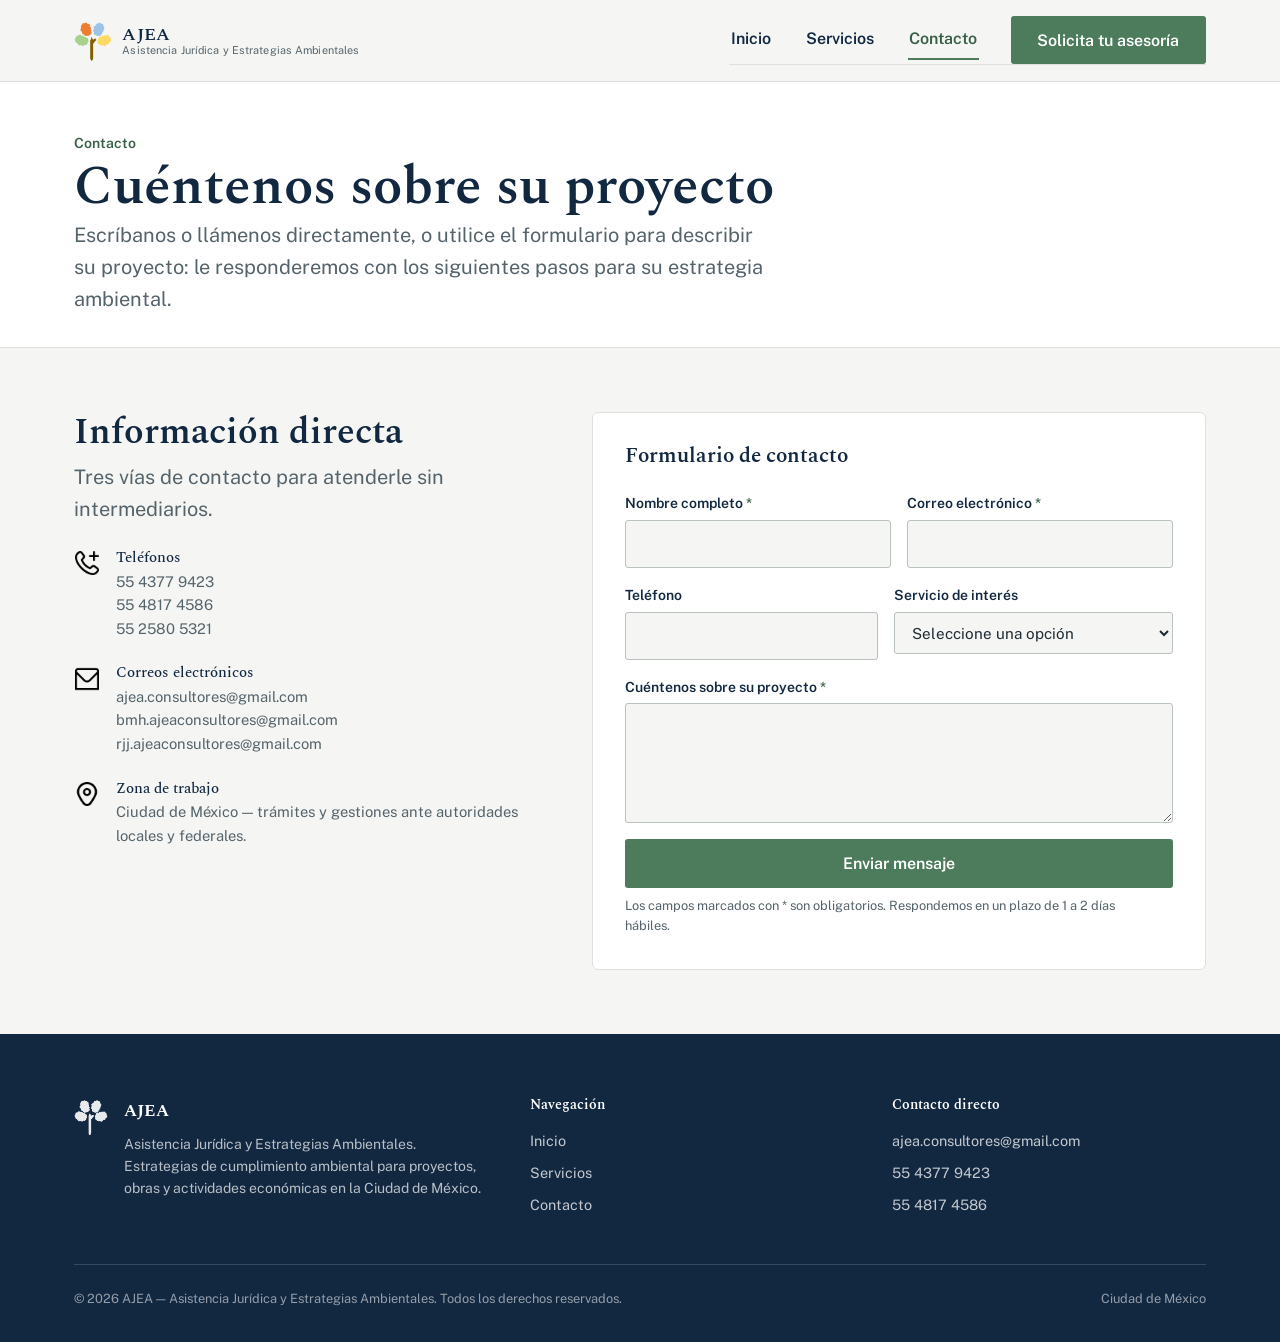
==== commit 17f8f1b0: "Correcion de pagina contacto" ====
--- a/contacto.html
+++ b/contacto.html
@@ -114,15 +114,6 @@
               </div>
             </div>
           </div>
-
-          <div class="img-placeholder img-placeholder--wide" style="margin-top: var(--sp-3);">
-            <svg viewBox="0 0 24 24" fill="none" stroke="currentColor" stroke-width="1.6" stroke-linecap="round" stroke-linejoin="round" aria-hidden="true">
-              <path d="M3 9.5 12 3l9 6.5"/>
-              <path d="M5 9v11h14V9"/>
-              <path d="M9 20v-6h6v6"/>
-            </svg>
-            <span>Espacio para fotografía — oficina, equipo en campo o mapa de cobertura</span>
-          </div>
         </div>
 
         <!-- Formulario -->
--- a/css/styles.css
+++ b/css/styles.css
@@ -1324,16 +1324,18 @@
   align-items: flex-start;
 }
 
+/* Solo el ícono, sin círculo de fondo. Se mantiene una caja fija (sin
+   color) para que el ícono quede alineado con la primera línea del texto
+   de al lado, igual que antes. */
 .contact-info__icon {
-  width: 40px;
-  height: 40px;
-  border-radius: 50%;
-  background: var(--color-accent-light);
+  width: 26px;
+  height: 26px;
   color: var(--color-accent-dark);
   display: flex;
   align-items: center;
   justify-content: center;
   flex-shrink: 0;
+  margin-top: 0.15rem;
   line-height: 0; /* evita el hueco vertical que el navegador reserva bajo
                      un svg inline, causa habitual de íconos que se ven
                      descentrados dentro de su contenedor */
@@ -1341,8 +1343,8 @@
 
 .contact-info__icon svg,
 .contact-info__icon img {
-  width: 18px;
-  height: 18px;
+  width: 24px;
+  height: 24px;
   display: block;
   margin: 0 auto;
   object-fit: contain;
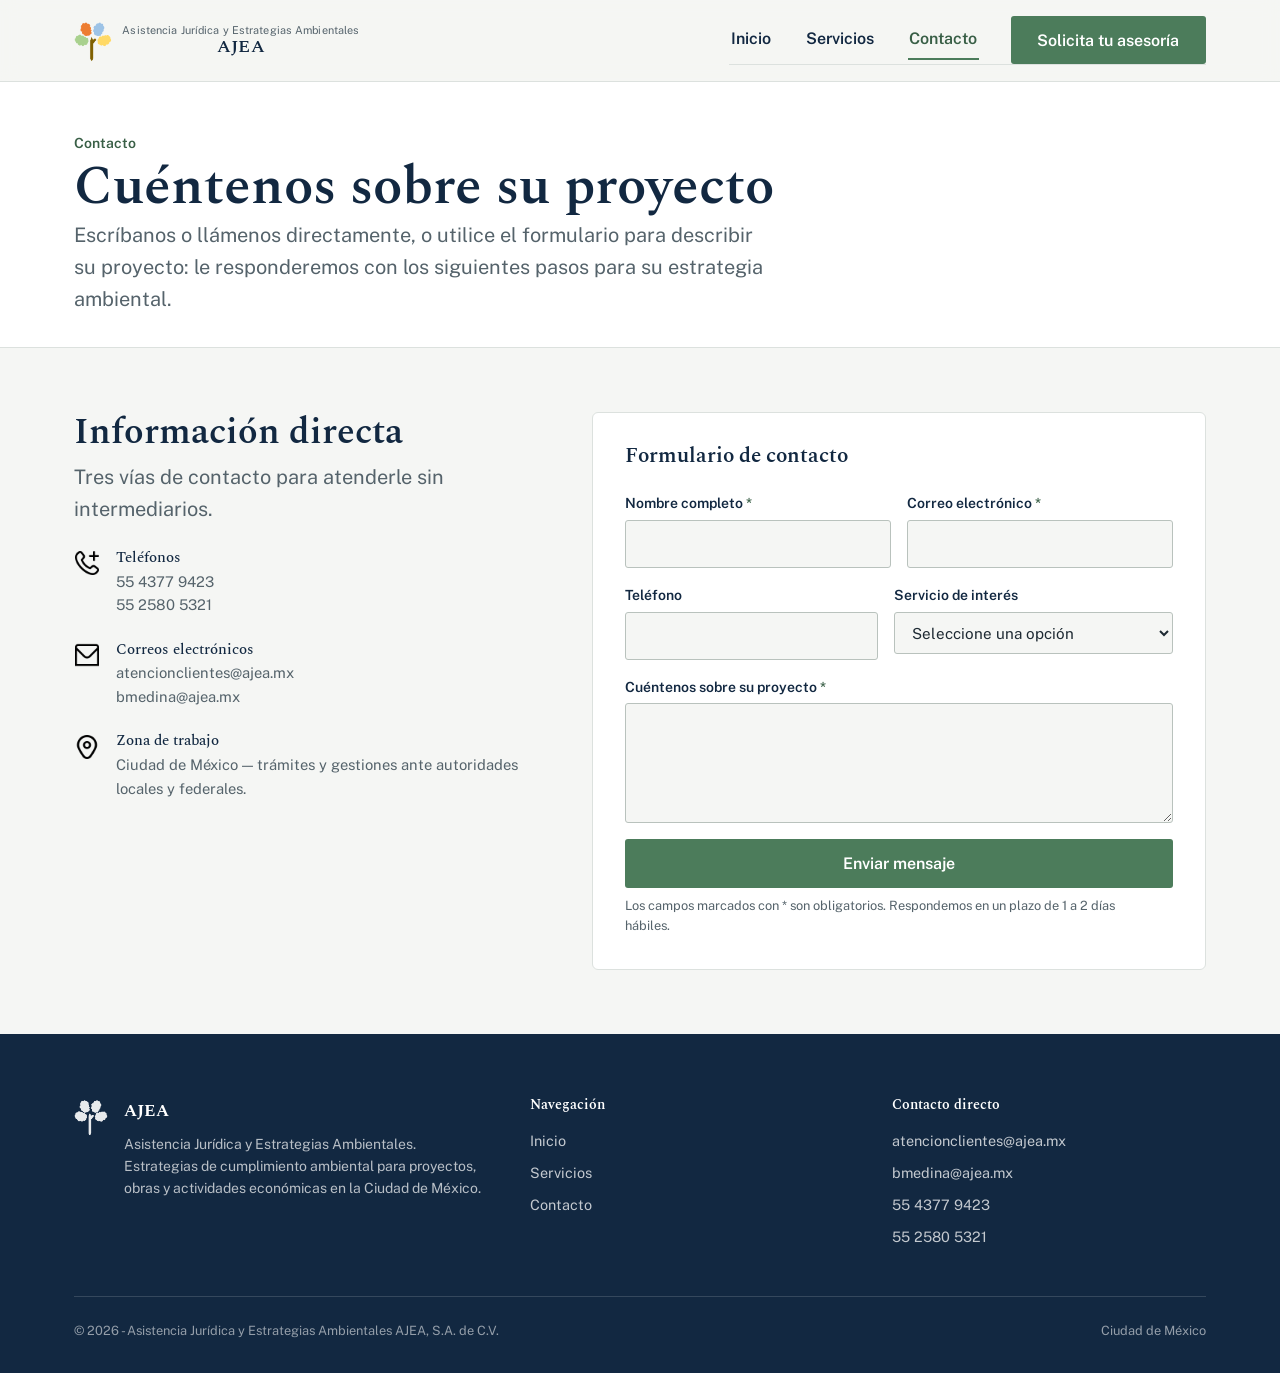
==== commit 89d6eb3b: "Modificaciones de comentario finales" ====
--- a/contacto.html
+++ b/contacto.html
@@ -9,10 +9,28 @@
     content="Contacta a AJEA para tu proyecto ambiental en la Ciudad de México: teléfonos, correos y formulario de contacto directo."
   />
   <link rel="icon" type="image/png" href="assets/img/logoAJEA.png" />
+
+  <!-- Open Graph / Facebook, WhatsApp, LinkedIn -->
+  <meta property="og:type" content="website" />
+  <meta property="og:url" content="https://ajea.mx/contacto.html" />
+  <meta property="og:site_name" content="AJEA" />
+  <meta property="og:locale" content="es_MX" />
   <meta property="og:title" content="Contacto — AJEA" />
   <meta property="og:description" content="Escríbenos o llámanos para platicar sobre la estrategia ambiental de tu proyecto." />
-  <meta property="og:type" content="website" />
-  <meta property="og:image" content="assets/img/logoAJEA.png" />
+  <meta property="og:image" content="https://ajea.mx/assets/img/og-image.png" />
+  <meta property="og:image:secure_url" content="https://ajea.mx/assets/img/og-image.png" />
+  <meta property="og:image:type" content="image/png" />
+  <meta property="og:image:width" content="1200" />
+  <meta property="og:image:height" content="630" />
+  <meta property="og:image:alt" content="AJEA — Asistencia Jurídica y Estrategias Ambientales" />
+
+  <!-- Twitter / X Card -->
+  <meta name="twitter:card" content="summary_large_image" />
+  <meta name="twitter:title" content="Contacto — AJEA" />
+  <meta name="twitter:description" content="Escríbenos o llámanos para platicar sobre la estrategia ambiental de tu proyecto." />
+  <meta name="twitter:image" content="https://ajea.mx/assets/img/og-image.png" />
+  <meta name="twitter:image:alt" content="AJEA — Asistencia Jurídica y Estrategias Ambientales" />
+
   <link rel="preconnect" href="https://fonts.googleapis.com" />
   <link rel="preconnect" href="https://fonts.gstatic.com" crossorigin />
   <link
@@ -35,8 +53,8 @@
           height="140"
         />
         <span class="logo__text">
+          <span class="logo__subtitle">Asistencia Jurídica y Estrategias Ambientales</span>
           <span class="logo__title">AJEA</span>
-          <span class="logo__subtitle">Asistencia Jurídica y Estrategias Ambientales</span>
         </span>
       </a>
 
@@ -87,7 +105,6 @@
               <div>
                 <h3>Teléfonos</h3>
                 <a href="tel:+525243779423">55 4377 9423</a>
-                <a href="tel:+525248174586">55 4817 4586</a>
                 <a href="tel:+525225805321">55 2580 5321</a>
               </div>
             </div>
@@ -98,9 +115,8 @@
               </span>
               <div>
                 <h3>Correos electrónicos</h3>
-                <a href="mailto:ajea.consultores@gmail.com">ajea.consultores@gmail.com</a>
-                <a href="mailto:bmh.ajeaconsultores@gmail.com">bmh.ajeaconsultores@gmail.com</a>
-                <a href="mailto:rjj.ajeaconsultores@gmail.com">rjj.ajeaconsultores@gmail.com</a>
+                <a href="mailto:atencionclientes@ajea.mx">atencionclientes@ajea.mx</a>
+                <a href="mailto:bmedina@ajea.mx">bmedina@ajea.mx</a>
               </div>
             </div>
 
@@ -209,15 +225,16 @@
         <div>
           <h3 class="footer__heading">Contacto directo</h3>
           <div class="footer__list">
-            <a href="mailto:ajea.consultores@gmail.com">ajea.consultores@gmail.com</a>
+            <a href="mailto:atencionclientes@ajea.mx">atencionclientes@ajea.mx</a>
+            <a href="mailto:bmedina@ajea.mx">bmedina@ajea.mx</a>
             <a href="tel:+525243779423">55 4377 9423</a>
-            <a href="tel:+525248174586">55 4817 4586</a>
+            <a href="tel:+525225805321">55 2580 5321</a>
           </div>
         </div>
       </div>
 
       <div class="footer__bottom">
-        <span>© 2026 AJEA — Asistencia Jurídica y Estrategias Ambientales. Todos los derechos reservados.</span>
+        <span>© 2026 - Asistencia Jurídica y Estrategias Ambientales AJEA, S.A. de C.V.</span>
         <span>Ciudad de México</span>
       </div>
     </div>
--- a/css/styles.css
+++ b/css/styles.css
@@ -334,6 +334,7 @@
   font-size: 1.15rem;
   color: var(--color-primary-dark);
   letter-spacing: 0.02em;
+  text-align: center;
 }
 
 .logo__subtitle {
